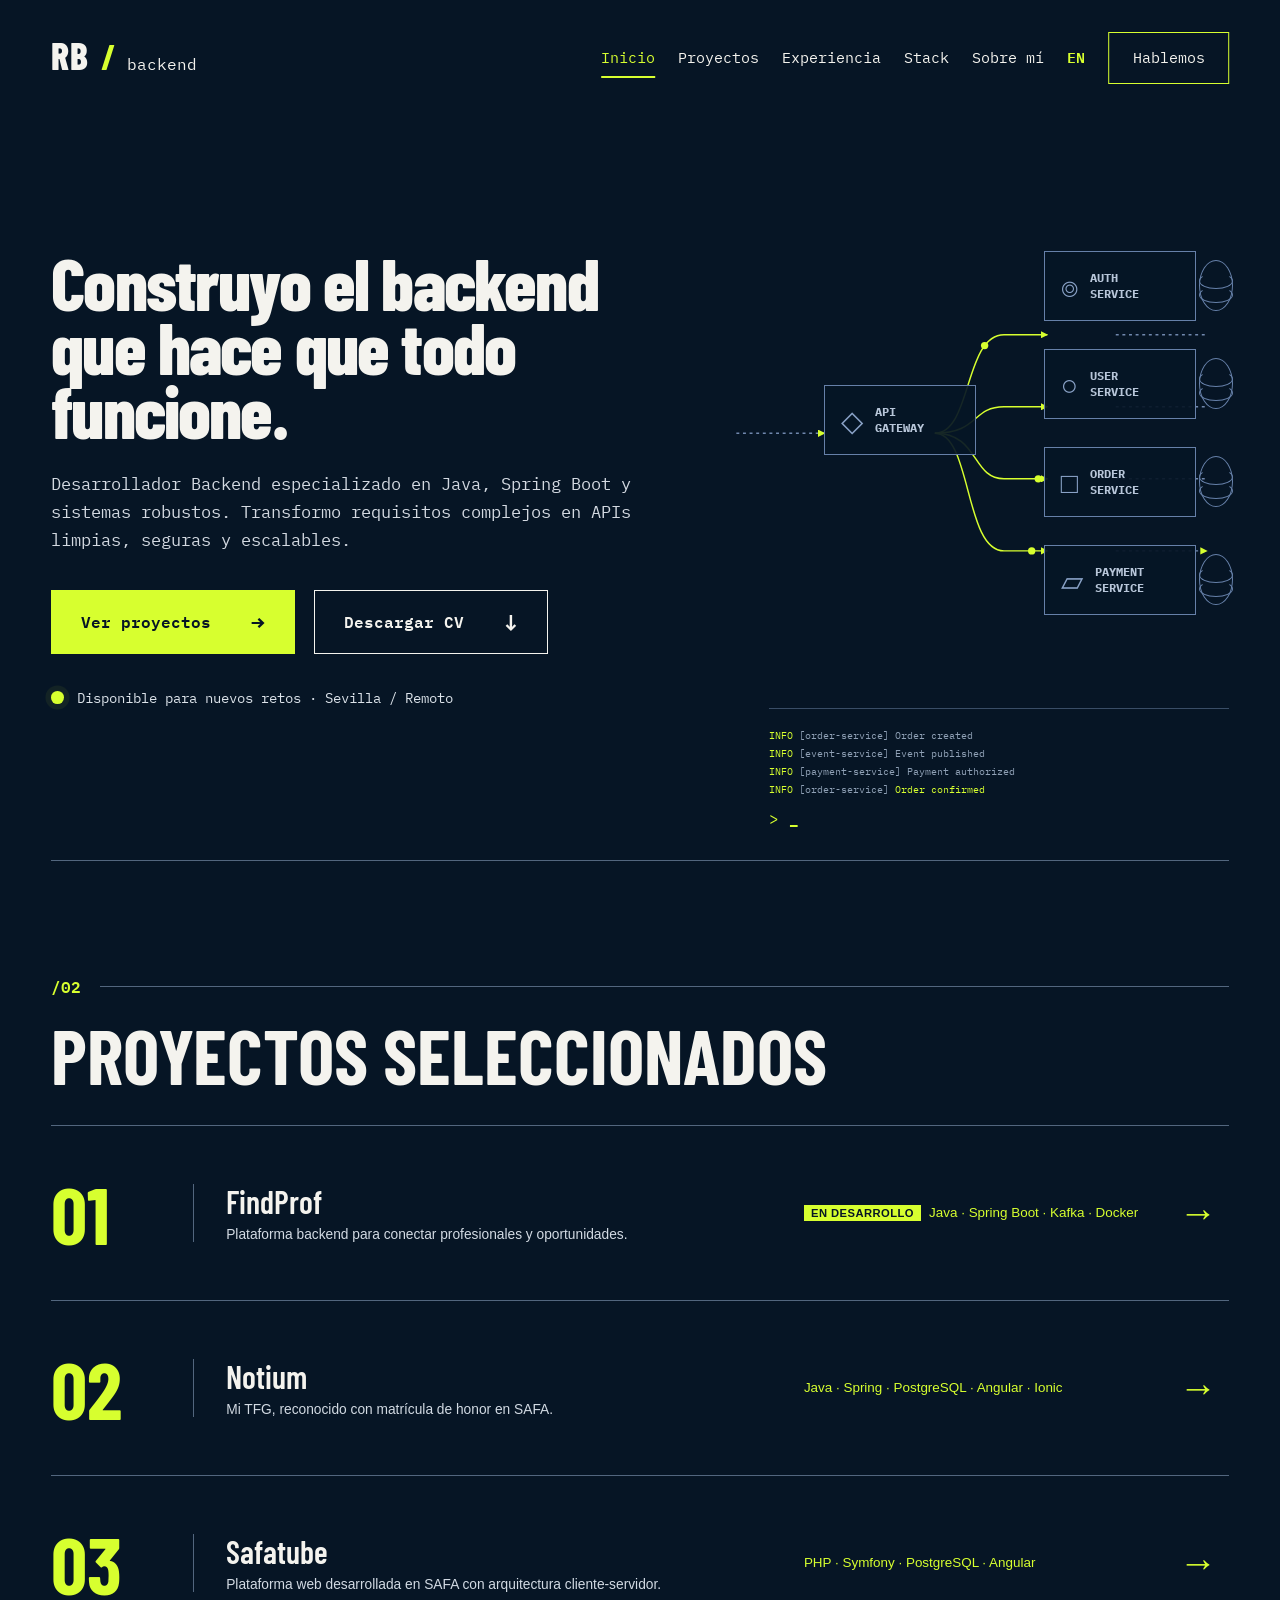
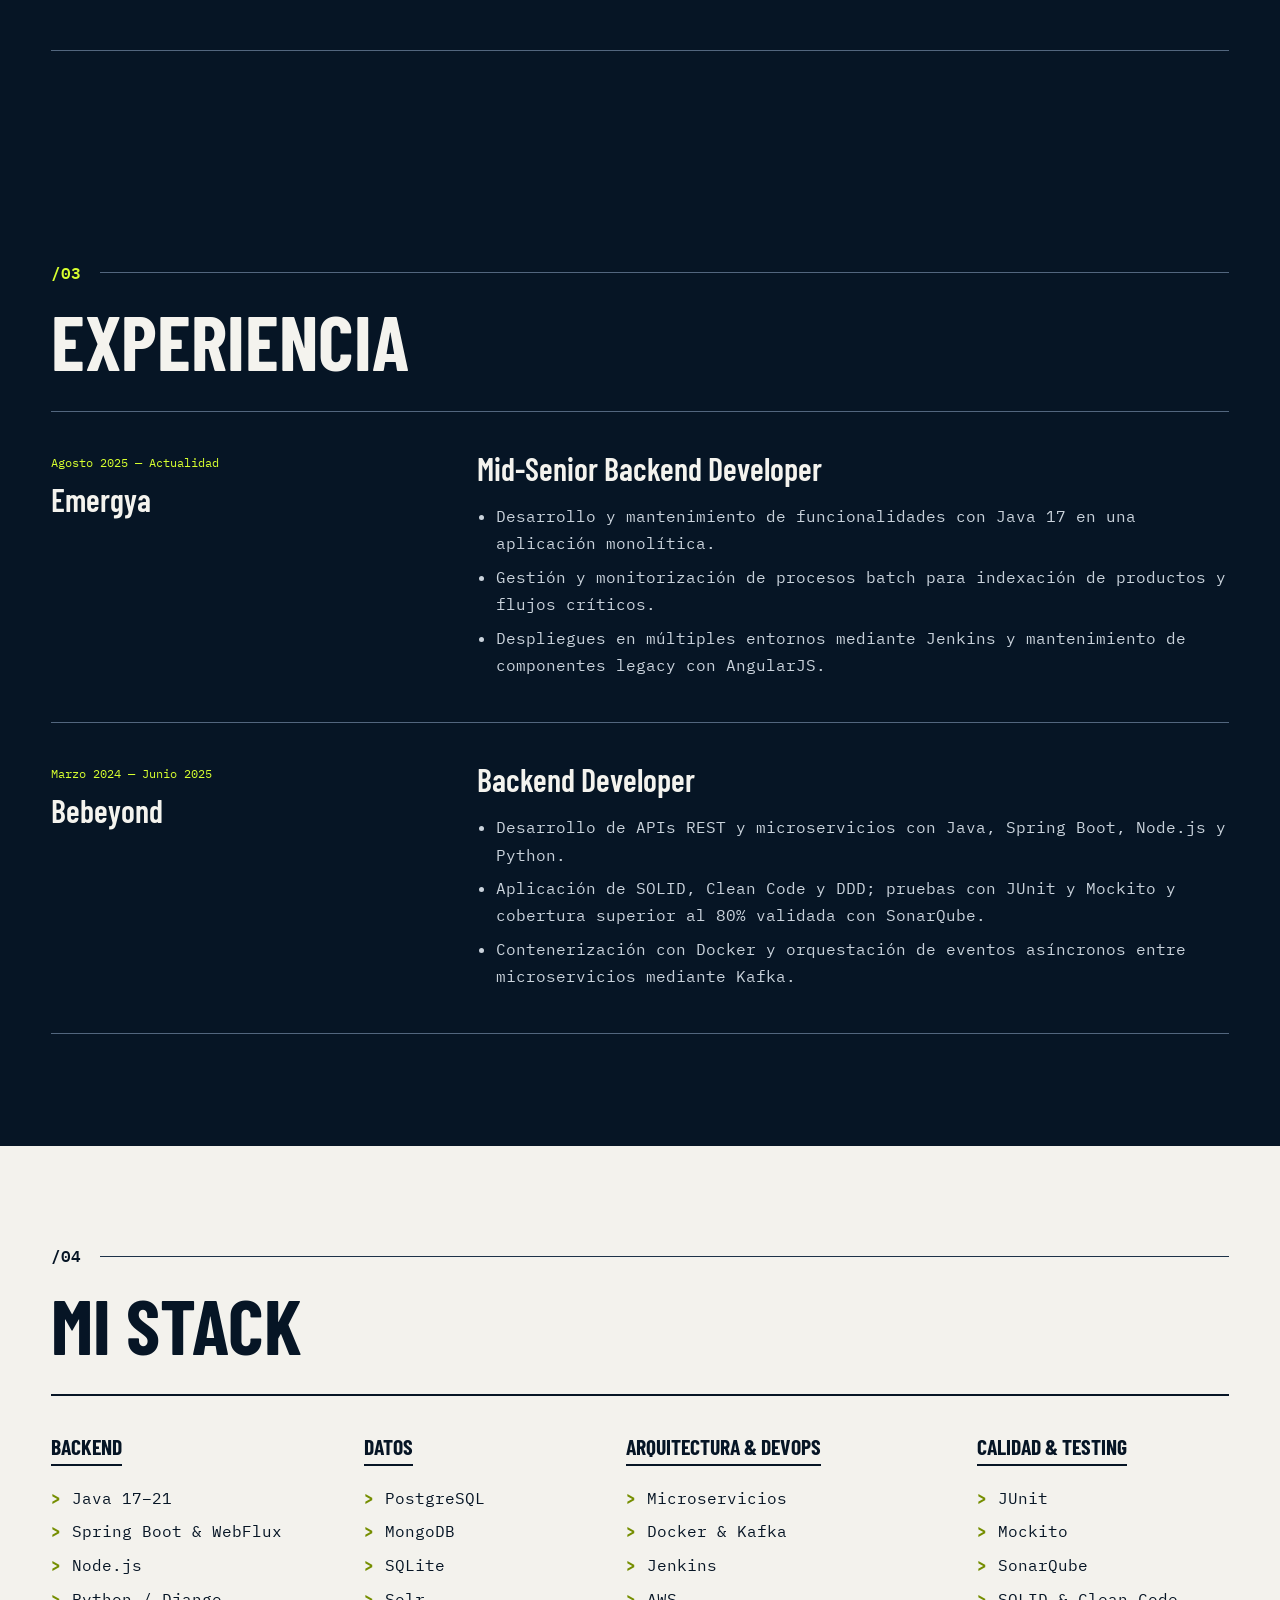
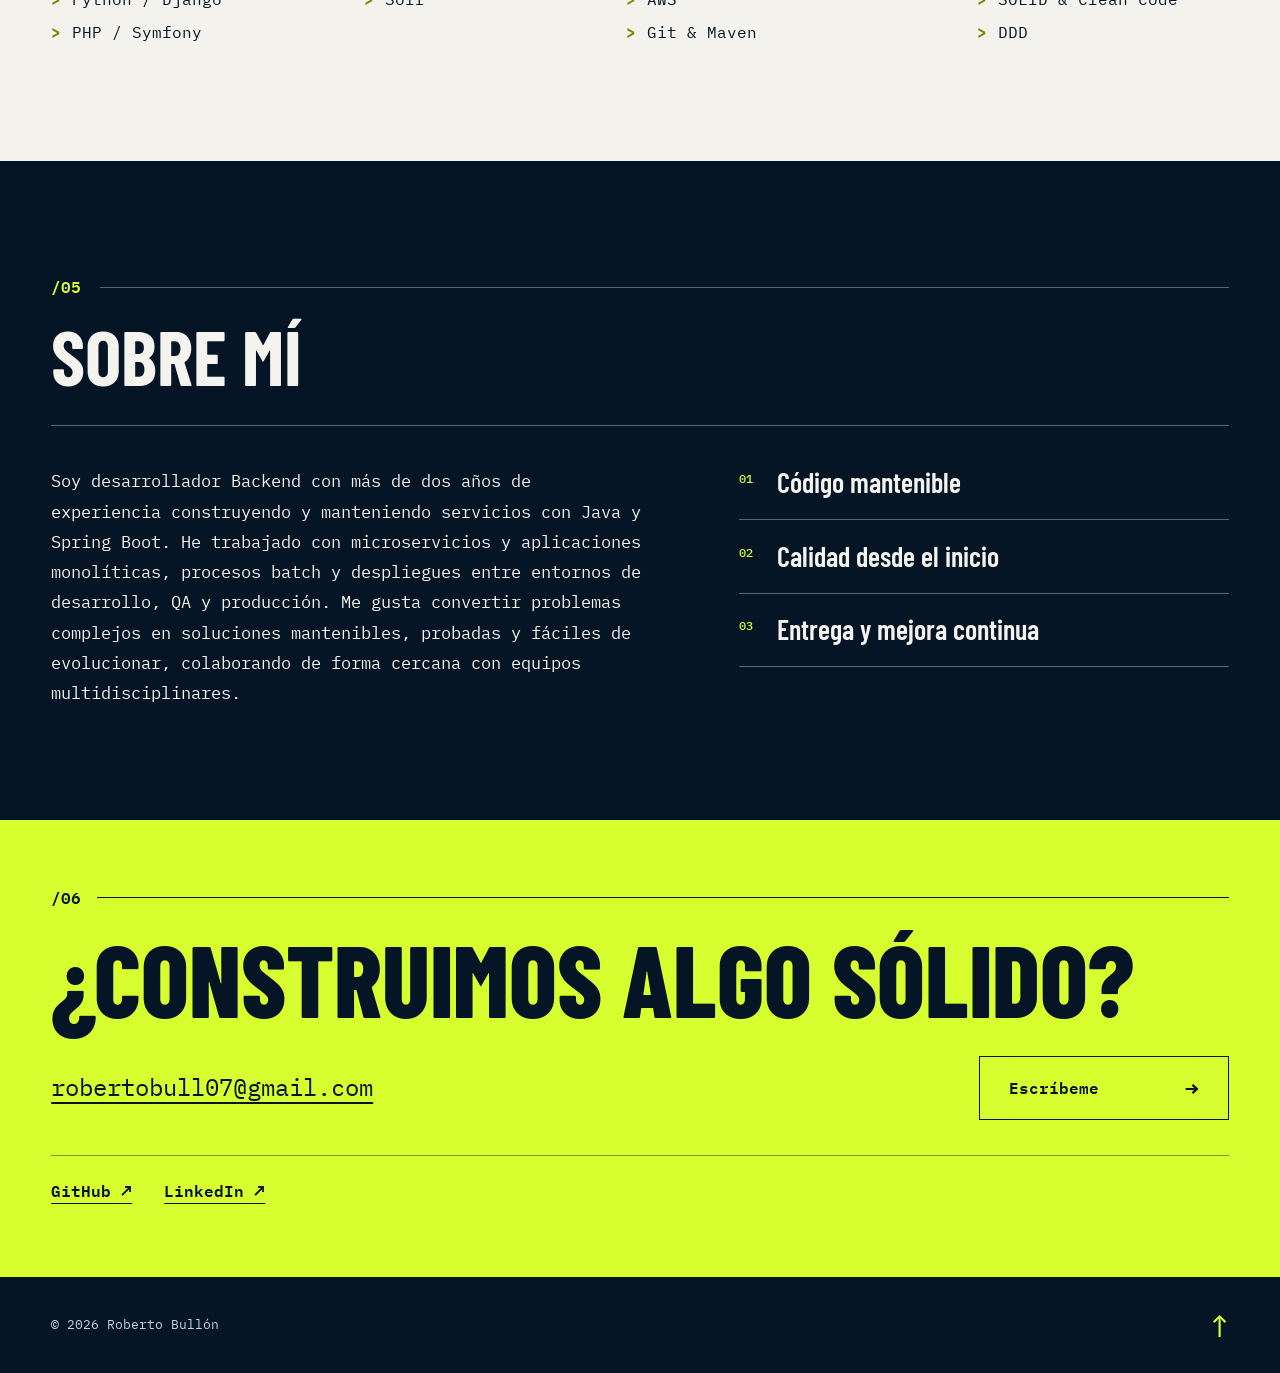
==== index.html @ 3e00a5b2 "Initial commit" ====
<!doctype html>
<html lang="es">
  <head>
    <meta charset="UTF-8" />
    <meta name="viewport" content="width=device-width, initial-scale=1.0" />
    <meta
      name="description"
      content="Portfolio de Roberto Bullón Pérez, desarrollador Backend especializado en Java y Spring Boot."
    />
    <meta name="theme-color" content="#061525" />
    <meta name="robots" content="index, follow" />
    <meta property="og:title" content="Roberto Bullón — Java Backend Developer" />
    <meta property="og:description" content="Portfolio de Roberto Bullón: Java, Spring Boot, microservicios y sistemas backend escalables." />
    <meta property="og:type" content="website" />
    <meta property="og:locale" content="es_ES" />
    <meta property="og:locale:alternate" content="en_GB" />
    <meta property="og:site_name" content="Roberto Bullón — Backend Developer" />
    <meta name="twitter:card" content="summary" />
    <meta name="twitter:title" content="Roberto Bullón — Java Backend Developer" />
    <meta name="twitter:description" content="Java, Spring Boot, microservicios y sistemas backend escalables." />
    <title>Roberto Bullón — Java Backend Developer</title>
    <link rel="alternate" hreflang="es" href="index.html" />
    <link rel="alternate" hreflang="en" href="en/index.html" />
    <link rel="alternate" hreflang="x-default" href="index.html" />
    <link rel="preconnect" href="https://fonts.googleapis.com" />
    <link rel="preconnect" href="https://fonts.gstatic.com" crossorigin />
    <link
      href="https://fonts.googleapis.com/css2?family=Barlow+Condensed:wght@600;700;800&family=IBM+Plex+Mono:wght@400;500;600&display=swap"
      rel="stylesheet"
    />
    <link rel="stylesheet" href="styles.css" />
    <script src="script.js" defer></script>
  </head>
  <body>
    <a class="skip-link" href="#contenido">Saltar al contenido</a>

    <header class="site-header">
      <a class="brand" href="#inicio" aria-label="Volver al inicio">
        <span>RB</span><i>/</i><small>backend</small>
      </a>
      <button
        class="menu-toggle"
        type="button"
        aria-label="Abrir menú"
        aria-controls="main-nav"
        aria-expanded="false"
      >
        <span></span><span></span>
      </button>
      <nav class="main-nav" id="main-nav" aria-label="Navegación principal">
        <a class="active" href="#inicio">Inicio</a>
        <a href="#proyectos">Proyectos</a>
        <a href="#experiencia">Experiencia</a>
        <a href="#stack">Stack</a>
        <a href="#sobre-mi">Sobre mí</a>
        <a class="language-switch" href="en/index.html" lang="en" hreflang="en" aria-label="View portfolio in English">EN</a>
        <a class="nav-cta" href="#contacto">Hablemos</a>
      </nav>
    </header>

    <main id="contenido">
      <section
        class="hero section-shell"
        id="inicio"
        aria-labelledby="hero-title"
      >
        <div class="hero-copy reveal">
          <h1 id="hero-title">
            <span>Construyo el backend</span><span>que hace que todo</span
            ><span>funcione.</span>
          </h1>
          <p>
            Desarrollador Backend especializado en Java, Spring Boot y sistemas
            robustos. Transformo requisitos complejos en APIs limpias, seguras y
            escalables.
          </p>
          <div class="hero-actions">
            <a class="button button-primary" href="#proyectos"
              >Ver proyectos <span aria-hidden="true">→</span></a
            >
            <a
              class="button button-secondary"
              id="download-cv"
              href="CV-Roberto-Bullon-Perez.pdf"
              download="CV-Roberto-Bullon-Perez.pdf"
              >Descargar CV <span aria-hidden="true">↓</span></a
            >
          </div>
          <p class="availability">
            <span aria-hidden="true"></span>Disponible para nuevos retos ·
            Sevilla / Remoto
          </p>
        </div>

        <div
          class="system-map reveal"
          aria-label="Diagrama animado de una arquitectura de microservicios"
        >
          <svg
            class="connections"
            viewBox="0 0 680 520"
            role="img"
            aria-labelledby="map-title map-desc"
          >
            <title id="map-title">Arquitectura de servicios</title>
            <desc id="map-desc">
              Un API Gateway conecta servicios de autenticación, usuarios,
              pedidos y pagos.
            </desc>
            <defs>
              <marker
                id="arrow"
                viewBox="0 0 10 10"
                refX="9"
                refY="5"
                markerWidth="5"
                markerHeight="5"
                orient="auto-start-reverse"
              >
                <path d="M0 0 10 5 0 10z" fill="currentColor"></path>
              </marker>
            </defs>
            <path class="line line-muted" d="M10 210H130"></path>
            <path
              class="line line-accent"
              d="M280 210C330 210 320 76 374 76H433"
            ></path>
            <path
              class="line line-accent"
              d="M280 210C340 210 330 174 374 174H433"
            ></path>
            <path
              class="line line-accent"
              d="M280 210C340 210 330 272 374 272H433"
            ></path>
            <path
              class="line line-accent"
              d="M280 210C330 210 320 370 374 370H433"
            ></path>
            <path
              class="line line-muted"
              d="M526 76H650M526 174H650M526 272H650M526 370H650"
            ></path>
            <circle class="packet" r="5">
              <animateMotion
                dur="3.4s"
                repeatCount="indefinite"
                path="M280 210C330 210 320 76 374 76H433"
              ></animateMotion>
            </circle>
            <circle class="packet" r="5">
              <animateMotion
                dur="3.1s"
                begin="-.8s"
                repeatCount="indefinite"
                path="M280 210C340 210 330 272 374 272H433"
              ></animateMotion>
            </circle>
            <circle class="packet" r="5">
              <animateMotion
                dur="3.8s"
                begin="-1.4s"
                repeatCount="indefinite"
                path="M280 210C330 210 320 370 374 370H433"
              ></animateMotion>
            </circle>
          </svg>
          <div class="service gateway">
            <span>◇</span><b>API<br />GATEWAY</b>
          </div>
          <div class="service service-auth">
            <span>⌾</span><b>AUTH<br />SERVICE</b>
          </div>
          <div class="service service-user">
            <span>○</span><b>USER<br />SERVICE</b>
          </div>
          <div class="service service-order">
            <span>□</span><b>ORDER<br />SERVICE</b>
          </div>
          <div class="service service-payment">
            <span>▱</span><b>PAYMENT<br />SERVICE</b>
          </div>
          <div class="db db-1" aria-hidden="true"></div>
          <div class="db db-2" aria-hidden="true"></div>
          <div class="db db-3" aria-hidden="true"></div>
          <div class="db db-4" aria-hidden="true"></div>
          <div class="terminal" aria-hidden="true">
            <p><i>INFO</i> [order-service] Order created</p>
            <p><i>INFO</i> [event-service] Event published</p>
            <p><i>INFO</i> [payment-service] Payment authorized</p>
            <p><i>INFO</i> [order-service] <em>Order confirmed</em></p>
            <span>&gt; <b>_</b></span>
          </div>
        </div>
      </section>

      <section
        class="projects section-shell"
        id="proyectos"
        aria-labelledby="projects-title"
      >
        <div class="section-heading reveal">
          <span>/02</span>
          <h2 id="projects-title">Proyectos seleccionados</h2>
        </div>
        <div class="project-list">
          <article class="project reveal">
            <button class="project-summary" type="button" aria-expanded="false">
              <span class="project-index">01</span>
              <span class="project-intro"
                ><strong>FindProf</strong
                ><small
                  >Plataforma backend para conectar profesionales y
                  oportunidades.</small
                ></span
              >
              <span class="project-tech"
                ><b class="project-status">En desarrollo</b>Java · Spring Boot ·
                Kafka · Docker</span
              >
              <span class="project-arrow" aria-hidden="true">→</span>
            </button>
            <div class="project-detail">
              <p>
                Producto en desarrollo centrado en una arquitectura backend
                modular, escalable y preparada para evolucionar por servicios.
              </p>
            </div>
          </article>
          <article class="project reveal">
            <button class="project-summary" type="button" aria-expanded="false">
              <span class="project-index">02</span>
              <span class="project-intro"
                ><strong>Notium</strong
                ><small
                  >Mi TFG, reconocido con matrícula de honor en SAFA.</small
                ></span
              >
              <span class="project-tech"
                >Java · Spring · PostgreSQL · Angular · Ionic</span
              >
              <span class="project-arrow" aria-hidden="true">→</span>
            </button>
            <div class="project-detail">
              <p>
                Aplicación full stack desarrollada como proyecto final, con dos
                repositorios independientes que trabajan como un único producto.
              </p>
              <div class="repo-split" aria-label="Repositorios de Notium">
                <a href="https://github.com/sgero/NotiumFrontend" target="_blank" rel="noreferrer"><b>Frontend</b><small>Angular · Ionic</small><em aria-hidden="true">↗</em></a>
                <a href="https://github.com/sgero/NotiumBackend" target="_blank" rel="noreferrer"><b>Backend</b><small>Java · Spring · PostgreSQL</small><em aria-hidden="true">↗</em></a>
              </div>
            </div>
          </article>
          <article class="project reveal">
            <button class="project-summary" type="button" aria-expanded="false">
              <span class="project-index">03</span>
              <span class="project-intro"
                ><strong>Safatube</strong
                ><small
                  >Plataforma web desarrollada en SAFA con arquitectura
                  cliente-servidor.</small
                ></span
              >
              <span class="project-tech"
                >PHP · Symfony · PostgreSQL · Angular</span
              >
              <span class="project-arrow" aria-hidden="true">→</span>
            </button>
            <div class="project-detail">
              <p>
                Proyecto académico dividido en dos repositorios para separar la
                interfaz web de la API y la persistencia.
              </p>
              <div class="repo-split" aria-label="Repositorios de Safatube">
                <a href="https://github.com/sgero/SafaTubeFront" target="_blank" rel="noreferrer"><b>Frontend</b><small>Angular</small><em aria-hidden="true">↗</em></a>
                <a href="https://github.com/sgero/SafaTube" target="_blank" rel="noreferrer"><b>Backend</b><small>PHP · Symfony · PostgreSQL</small><em aria-hidden="true">↗</em></a>
              </div>
            </div>
          </article>
        </div>
      </section>

      <section class="experience section-shell" id="experiencia" aria-labelledby="experience-title">
        <div class="section-heading reveal">
          <span>/03</span>
          <h2 id="experience-title">Experiencia</h2>
        </div>
        <div class="experience-list">
          <article class="experience-role reveal">
            <div class="experience-meta">
              <span>Agosto 2025 — Actualidad</span>
              <strong>Emergya</strong>
            </div>
            <div class="experience-content">
              <h3>Mid-Senior Backend Developer</h3>
              <ul>
                <li>Desarrollo y mantenimiento de funcionalidades con Java 17 en una aplicación monolítica.</li>
                <li>Gestión y monitorización de procesos batch para indexación de productos y flujos críticos.</li>
                <li>Despliegues en múltiples entornos mediante Jenkins y mantenimiento de componentes legacy con AngularJS.</li>
              </ul>
            </div>
          </article>
          <article class="experience-role reveal">
            <div class="experience-meta">
              <span>Marzo 2024 — Junio 2025</span>
              <strong>Bebeyond</strong>
            </div>
            <div class="experience-content">
              <h3>Backend Developer</h3>
              <ul>
                <li>Desarrollo de APIs REST y microservicios con Java, Spring Boot, Node.js y Python.</li>
                <li>Aplicación de SOLID, Clean Code y DDD; pruebas con JUnit y Mockito y cobertura superior al 80% validada con SonarQube.</li>
                <li>Contenerización con Docker y orquestación de eventos asíncronos entre microservicios mediante Kafka.</li>
              </ul>
            </div>
          </article>
        </div>
      </section>

      <section class="stack" id="stack" aria-labelledby="stack-title">
        <div class="section-shell">
          <div class="section-heading section-heading-dark reveal">
            <span>/04</span>
            <h2 id="stack-title">Mi stack</h2>
          </div>
          <div class="stack-grid reveal">
            <div>
              <h3>Backend</h3>
              <ul>
                <li>Java 17–21</li>
                <li>Spring Boot &amp; WebFlux</li>
                <li>Node.js</li>
                <li>Python / Django</li>
                <li>PHP / Symfony</li>
              </ul>
            </div>
            <div>
              <h3>Datos</h3>
              <ul>
                <li>PostgreSQL</li>
                <li>MongoDB</li>
                <li>SQLite</li>
                <li>Solr</li>
              </ul>
            </div>
            <div>
              <h3>Arquitectura &amp; DevOps</h3>
              <ul>
                <li>Microservicios</li>
                <li>Docker &amp; Kafka</li>
                <li>Jenkins</li>
                <li>AWS</li>
                <li>Git &amp; Maven</li>
              </ul>
            </div>
            <div>
              <h3>Calidad &amp; Testing</h3>
              <ul>
                <li>JUnit</li>
                <li>Mockito</li>
                <li>SonarQube</li>
                <li>SOLID &amp; Clean Code</li>
                <li>DDD</li>
              </ul>
            </div>
          </div>
        </div>
      </section>

      <section
        class="about section-shell"
        id="sobre-mi"
        aria-labelledby="about-title"
      >
        <div class="section-heading reveal">
          <span>/05</span>
          <h2 id="about-title">Sobre mí</h2>
        </div>
        <div class="about-grid">
          <p class="about-copy reveal">
            Soy desarrollador Backend con más de dos años de experiencia
            construyendo y manteniendo servicios con Java y Spring Boot. He
            trabajado con microservicios y aplicaciones monolíticas, procesos
            batch y despliegues entre entornos de desarrollo, QA y producción.
            Me gusta convertir problemas complejos en soluciones mantenibles,
            probadas y fáciles de evolucionar, colaborando de forma cercana con
            equipos multidisciplinares.
          </p>
          <ul class="principles reveal">
            <li><span>01</span> Código mantenible</li>
            <li><span>02</span> Calidad desde el inicio</li>
            <li><span>03</span> Entrega y mejora continua</li>
          </ul>
        </div>
      </section>

      <section class="contact" id="contacto" aria-labelledby="contact-title">
        <div class="section-shell contact-inner reveal">
          <span class="contact-index">/06</span>
          <h2 id="contact-title">¿Construimos algo sólido?</h2>
          <div class="contact-row">
            <a class="email" href="mailto:robertobull07@gmail.com"
              >robertobull07@gmail.com</a
            >
            <a
              class="button contact-button"
              href="mailto:robertobull07@gmail.com?subject=Hablemos%20de%20un%20proyecto"
              >Escríbeme <span aria-hidden="true">→</span></a
            >
          </div>
          <div class="social-links" aria-label="Perfiles profesionales">
            <a href="https://github.com/rbullonp" target="_blank" rel="noreferrer">GitHub <span aria-hidden="true">↗</span></a>
            <a href="https://www.linkedin.com/in/roberto-bullon-perez/" target="_blank" rel="noreferrer">LinkedIn <span aria-hidden="true">↗</span></a>
          </div>
        </div>
      </section>
    </main>

    <footer class="site-footer section-shell">
      <p>© 2026 Roberto Bullón</p>
      <a href="#inicio" aria-label="Volver arriba">↑</a>
    </footer>
  </body>
</html>
---- styles.css ----
:root{--ink:#061525;--deep:#03101d;--paper:#f3f2ed;--text:#f4f3ee;--muted:#9aabc0;--rule:#52667e;--lime:#d7ff2f;--lime-dark:#758e00;--heading:"Barlow Condensed","Arial Narrow",sans-serif;--mono:"IBM Plex Mono","Courier New",monospace;--shell:min(1400px,calc(100% - 8vw))}
*{box-sizing:border-box}html{max-width:100%;overflow-x:clip;scroll-behavior:smooth}body{margin:0;color:var(--text);background:var(--ink);font:16px/1.7 var(--mono);overflow-x:hidden}::selection{color:var(--ink);background:var(--lime)}a{color:inherit}.section-shell{width:var(--shell);margin-inline:auto}.skip-link{position:fixed;z-index:100;top:1rem;left:1rem;padding:.7rem 1rem;color:var(--ink);background:var(--lime);transform:translateY(-200%)}.skip-link:focus{transform:none}
.site-header{position:absolute;z-index:20;top:0;left:50%;width:var(--shell);height:116px;display:flex;align-items:center;justify-content:space-between;transform:translateX(-50%)}.brand{display:inline-flex;gap:.7rem;align-items:baseline;text-decoration:none}.brand span{font:800 2.35rem/1 var(--heading);letter-spacing:.03em}.brand i{color:var(--lime);font:700 2.2rem/1 var(--heading)}.brand small{font-size:1rem}.main-nav{display:flex;align-items:center;gap:clamp(1.6rem,3vw,3.5rem)}.main-nav a{position:relative;font-size:.92rem;text-decoration:none}.main-nav a:not(.nav-cta)::after{position:absolute;content:"";left:0;right:100%;bottom:-.45rem;height:2px;background:var(--lime);transition:right .25s}.main-nav a:hover::after,.main-nav a.active::after{right:0}.main-nav a.active{color:var(--lime)}.nav-cta{padding:.75rem 1.45rem;border:1px solid var(--lime);transition:.25s}.nav-cta:hover{color:var(--ink);background:var(--lime)}.menu-toggle{display:none;color:var(--text);border:0;background:none}
.hero{min-height:860px;padding-top:180px;display:grid;grid-template-columns:minmax(0,1fr) minmax(500px,.72fr);gap:clamp(2rem,3.5vw,3.5rem);align-items:center}.hero-copy{padding-bottom:5rem}.hero h1{max-width:750px;margin:0 0 1.7rem;font:800 clamp(4.2rem,5.7vw,6.8rem)/.88 var(--heading);letter-spacing:-.025em}.hero h1 span{display:block;white-space:nowrap}.hero-copy>p:not(.availability){max-width:720px;color:#d3d9e1;font-size:clamp(.98rem,1.3vw,1.22rem)}.hero-actions{display:flex;gap:1.2rem;margin-top:2.2rem}.button{min-height:64px;padding:0 1.8rem;display:inline-flex;align-items:center;justify-content:space-between;gap:2.5rem;border:1px solid currentColor;border-radius:0;font-weight:600;text-decoration:none;cursor:pointer;transition:transform .2s,color .2s,background .2s}.button:hover{transform:translateY(-3px)}.button-primary{color:var(--ink);border-color:var(--lime);background:var(--lime)}.button-secondary{color:var(--text);background:transparent}.button-secondary:hover{color:var(--ink);background:var(--text)}.button span{font-size:1.45rem}.availability{display:flex;gap:.8rem;align-items:center;margin:2rem 0 0;color:#dce3ea;font-size:.9rem}.availability span{width:.8rem;height:.8rem;border-radius:50%;background:var(--lime);box-shadow:0 0 0 .35rem rgb(215 255 47/.06)}
.system-map{position:relative;min-height:620px}.connections{position:absolute;inset:0;width:100%;height:520px;color:var(--lime);overflow:visible}.line{fill:none;stroke-width:2;marker-end:url(#arrow)}.line-accent{stroke:var(--lime)}.line-muted{stroke:#7088ae;stroke-dasharray:4 5}.packet{fill:var(--lime)}.service{position:absolute;width:152px;height:70px;display:flex;align-items:center;gap:.75rem;padding:.8rem 1rem;color:#b8c6d9;border:1px solid #6680a9;background:rgb(6 21 37/.92);font-size:.72rem;line-height:1.4}.service span{color:#8aa2c7;font-size:1.8rem}.gateway{top:175px;left:19%}.service-auth{top:41px;left:63%}.service-user{top:139px;left:63%}.service-order{top:237px;left:63%}.service-payment{top:335px;left:63%}.db{position:absolute;left:94%;width:34px;height:51px;border:1px solid #6680a9;border-radius:50%}.db:before,.db:after{position:absolute;content:"";left:-1px;width:32px;height:14px;border:1px solid #6680a9;border-radius:50%}.db:before{top:12px;border-top-color:transparent}.db:after{top:26px;border-top-color:transparent}.db-1{top:50px}.db-2{top:148px}.db-3{top:246px}.db-4{top:344px}.terminal{position:absolute;right:0;bottom:0;width:92%;padding-top:1rem;color:#8fa0b5;border-top:1px solid #394d66;font-size:clamp(.55rem,.75vw,.72rem);line-height:1.45}.terminal p{margin:.25rem 0;white-space:nowrap}.terminal i,.terminal em,.terminal>span{color:var(--lime);font-style:normal}.terminal>span{display:block;margin-top:.65rem;font-size:1rem}.terminal b{animation:blink 1s steps(2) infinite}@keyframes blink{50%{opacity:0}}
.projects{padding:7rem 0 6rem;border-top:1px solid var(--rule)}.section-heading{margin-bottom:2rem}.section-heading>span,.contact-index{color:var(--lime);font-weight:600}.section-heading>span{display:flex;align-items:center;gap:1.2rem}.section-heading>span:after{content:"";height:1px;flex:1;background:var(--rule)}.section-heading h2{margin:1rem 0 0;font:700 clamp(3.7rem,6vw,6rem)/1 var(--heading);text-transform:uppercase}.project{border-top:1px solid var(--rule)}.project:last-child{border-bottom:1px solid var(--rule)}.project-summary{width:100%;min-height:174px;padding:1.6rem 0;display:grid;grid-template-columns:110px minmax(260px,1.35fr) minmax(230px,.8fr) 50px;gap:2rem;align-items:center;color:var(--text);border:0;text-align:left;background:transparent;cursor:pointer}.project-index{color:var(--lime);font:700 5rem/1 var(--heading);transition:transform .25s}.project-intro{padding-left:2rem;display:flex;flex-direction:column;gap:.45rem;border-left:1px solid var(--rule)}.project-intro strong{font:600 2rem/1.1 var(--heading)}.project-intro small{max-width:540px;color:#d2dae3;font-size:.86rem}.project-tech{display:flex;flex-wrap:wrap;gap:.5rem;color:var(--lime);font-size:.84rem}.project-status{width:max-content;padding:.12rem .45rem;color:var(--ink);background:var(--lime);font-size:.7rem;text-transform:uppercase;letter-spacing:.04em}.project-arrow{color:var(--lime);font-size:2.4rem;transition:transform .3s}.project-summary:hover .project-index,.project-summary:hover .project-arrow{transform:translateX(.4rem)}.project-summary[aria-expanded=true] .project-arrow{transform:rotate(90deg)}.project-detail{max-height:0;overflow:hidden;opacity:0;transition:max-height .4s,opacity .35s,padding .4s}.project-detail p{max-width:840px;margin:0;color:var(--muted)}.repo-split{max-width:840px;margin-top:1rem;display:grid;grid-template-columns:1fr 1fr;border-top:1px solid var(--rule);border-bottom:1px solid var(--rule)}.repo-split>span{padding:.8rem 1rem;display:flex;align-items:center;justify-content:space-between;gap:1rem}.repo-split>span:first-child{border-right:1px solid var(--rule)}.repo-split b{color:var(--lime);font-size:.75rem;text-transform:uppercase}.repo-split small{color:var(--text);font-size:.76rem}.project.open .project-detail{max-height:260px;padding:.25rem 0 2.2rem 142px;opacity:1}
.stack{color:var(--ink);background:var(--paper)}.stack .section-shell{padding-block:6rem 7rem}.section-heading-dark>span{color:var(--ink)}.section-heading-dark>span:after{background:#1d3248}.stack-grid{display:grid;grid-template-columns:1.05fr .85fr 1.2fr 1fr;gap:3rem;border-top:2px solid var(--ink);padding-top:2.5rem}.stack h3{display:inline-block;margin:0 0 1rem;padding-bottom:.35rem;border-bottom:2px solid var(--ink);font:700 1.35rem/1 var(--heading);text-transform:uppercase}.stack ul{margin:0;padding:0;list-style:none}.stack li{padding:.2rem 0}.stack li:before{content:">";margin-right:.7rem;color:var(--lime-dark);font-weight:700}
.about{padding:7rem 0}.about-grid{display:grid;grid-template-columns:1.1fr .9fr;gap:7vw;border-top:1px solid var(--rule);padding-top:2.5rem}.about-copy{max-width:720px;margin:0;font-size:clamp(1.02rem,1.35vw,1.25rem);line-height:1.75}.principles{margin:0;padding:0;list-style:none}.principles li{display:flex;gap:1.5rem;padding:1.2rem 0;border-bottom:1px solid var(--rule);font:600 clamp(1.5rem,2.2vw,2.15rem)/1.2 var(--heading)}.principles li:first-child{padding-top:0}.principles span{color:var(--lime);font:500 .78rem/2 var(--mono)}
.contact{color:var(--ink);background:var(--lime)}.contact-inner{padding-block:4rem 4.5rem}.contact-index{display:flex;align-items:center;gap:1rem;color:var(--ink)}.contact-index:after{content:"";height:1px;flex:1;background:var(--ink)}.contact h2{margin:1.4rem 0 2rem;font:800 clamp(4rem,7.8vw,8.5rem)/.9 var(--heading);text-transform:uppercase}.contact-row{display:flex;align-items:center;justify-content:space-between;gap:2rem}.email{font-size:clamp(1rem,2vw,1.5rem);text-underline-offset:.35rem}.contact-button{min-width:250px;border-color:var(--ink)}.contact-button:hover{color:var(--lime);background:var(--ink)}.site-footer{min-height:96px;display:flex;align-items:center;justify-content:space-between;color:#cad3dc;font-size:.8rem}.site-footer a{color:var(--lime);font-size:2rem;text-decoration:none}.reveal{opacity:0;transform:translateY(28px);transition:opacity .65s,transform .65s}.reveal.visible{opacity:1;transform:none}
.main-nav{gap:clamp(1rem,1.8vw,2.3rem)}.main-nav .language-switch{color:var(--lime);font-weight:600}.repo-split>a{padding:.8rem 1rem;display:grid;grid-template-columns:auto 1fr auto;align-items:center;gap:1rem;color:inherit;text-decoration:none;transition:background .2s,color .2s}.repo-split>a:first-child{border-right:1px solid var(--rule)}.repo-split>a:hover{color:var(--ink);background:var(--lime)}.repo-split>a:hover b,.repo-split>a:hover small{color:var(--ink)}.repo-split a em{font-style:normal;font-size:1.15rem}.experience{padding:7rem 0}.experience-list{border-top:1px solid var(--rule)}.experience-role{padding:2.5rem 0;display:grid;grid-template-columns:minmax(220px,.65fr) 1.35fr;gap:5vw;border-bottom:1px solid var(--rule)}.experience-meta{display:flex;flex-direction:column;gap:.55rem}.experience-meta span{color:var(--lime);font-size:.78rem}.experience-meta strong{font:600 2rem/1.1 var(--heading)}.experience-content h3{margin:0 0 1rem;font:600 clamp(1.8rem,2.5vw,2.5rem)/1 var(--heading)}.experience-content ul{margin:0;padding-left:1.2rem;color:#cad3dc}.experience-content li{padding:.2rem 0}.social-links{margin-top:2.2rem;padding-top:1.2rem;display:flex;gap:2rem;border-top:1px solid rgb(6 21 37/.45)}.social-links a{font-weight:600;text-underline-offset:.35rem}.social-links a:hover{text-decoration-thickness:2px}.social-links span{font-size:1.1rem}
@media(max-width:1100px){.hero{grid-template-columns:1fr;min-height:auto;padding-top:180px}.hero-copy{padding-bottom:0}.system-map{min-height:560px;width:min(740px,100%);margin:0 auto 5rem}.project-summary{grid-template-columns:80px 1.2fr .8fr 34px;gap:1.25rem}.project-index{font-size:4rem}.stack-grid{grid-template-columns:1fr 1fr;gap:3rem}}
@media(max-width:760px){:root{--shell:calc(100% - 2.2rem)}body{font-size:14px}.site-header{height:82px}.brand span{font-size:1.85rem}.brand i{font-size:1.7rem}.brand small{font-size:.8rem}.menu-toggle{z-index:22;width:44px;height:44px;display:grid;place-content:center;gap:7px}.menu-toggle span{width:26px;height:2px;display:block;background:currentColor;transition:.25s}.menu-toggle[aria-expanded=true] span:first-child{transform:translateY(4.5px) rotate(45deg)}.menu-toggle[aria-expanded=true] span:last-child{transform:translateY(-4.5px) rotate(-45deg)}.main-nav{position:fixed;inset:0;padding:7rem 1.5rem 2rem;flex-direction:column;align-items:flex-start;gap:1.2rem;color:var(--text);background:var(--deep);opacity:0;visibility:hidden;pointer-events:none;transform:translateY(-1rem);transition:opacity .25s,transform .35s,visibility .25s}.main-nav.open{opacity:1;visibility:visible;pointer-events:auto;transform:none}.main-nav a{font:700 2.6rem/1.1 var(--heading)}.nav-cta{margin-top:1rem;font-size:1.5rem!important}body.menu-open{overflow:hidden}.hero{padding-top:125px;gap:3rem}.hero h1{font-size:clamp(4rem,19vw,6.5rem)}.hero h1 span{display:inline;white-space:normal}.hero h1 span:not(:last-child):after{content:" "}.hero-actions{flex-direction:column}.button{min-height:58px}.system-map{min-height:470px;width:100%;transform:scale(.8);transform-origin:top left;margin-bottom:-6rem}.projects{padding-block:5rem}.project-summary{min-height:190px;grid-template-columns:58px 1fr 28px;gap:1rem}.project-index{font-size:3.4rem}.project-intro{padding-left:1rem}.project-intro strong{font-size:1.7rem}.project-tech{grid-column:2/4;padding-left:1rem}.project-arrow{grid-column:3;grid-row:1}.project.open .project-detail{max-height:260px;padding:.5rem 0 2rem 74px}.stack-grid{grid-template-columns:1fr}.about{padding-block:5rem}.about-grid{grid-template-columns:1fr;gap:3rem}.contact-row{align-items:stretch;flex-direction:column}.contact-button{min-width:0}.site-footer{min-height:110px;gap:1rem}}
@media(max-width:760px){.project.open .project-detail{max-height:420px}.repo-split{grid-template-columns:1fr}.repo-split>a:first-child{border-right:0;border-bottom:1px solid var(--rule)}.experience{padding-block:5rem}.experience-role{grid-template-columns:1fr;gap:1.5rem}.experience-meta{gap:.25rem}.social-links{flex-wrap:wrap}}
@media(max-width:430px){.system-map{transform:scale(.72);margin-bottom:-9rem}.section-heading h2{font-size:3.5rem}.contact h2{font-size:4.2rem}}
@media(prefers-reduced-motion:reduce){html{scroll-behavior:auto}*,*:before,*:after{animation-duration:.01ms!important;animation-iteration-count:1!important;transition-duration:.01ms!important}.reveal{opacity:1;transform:none}.packet{display:none}}
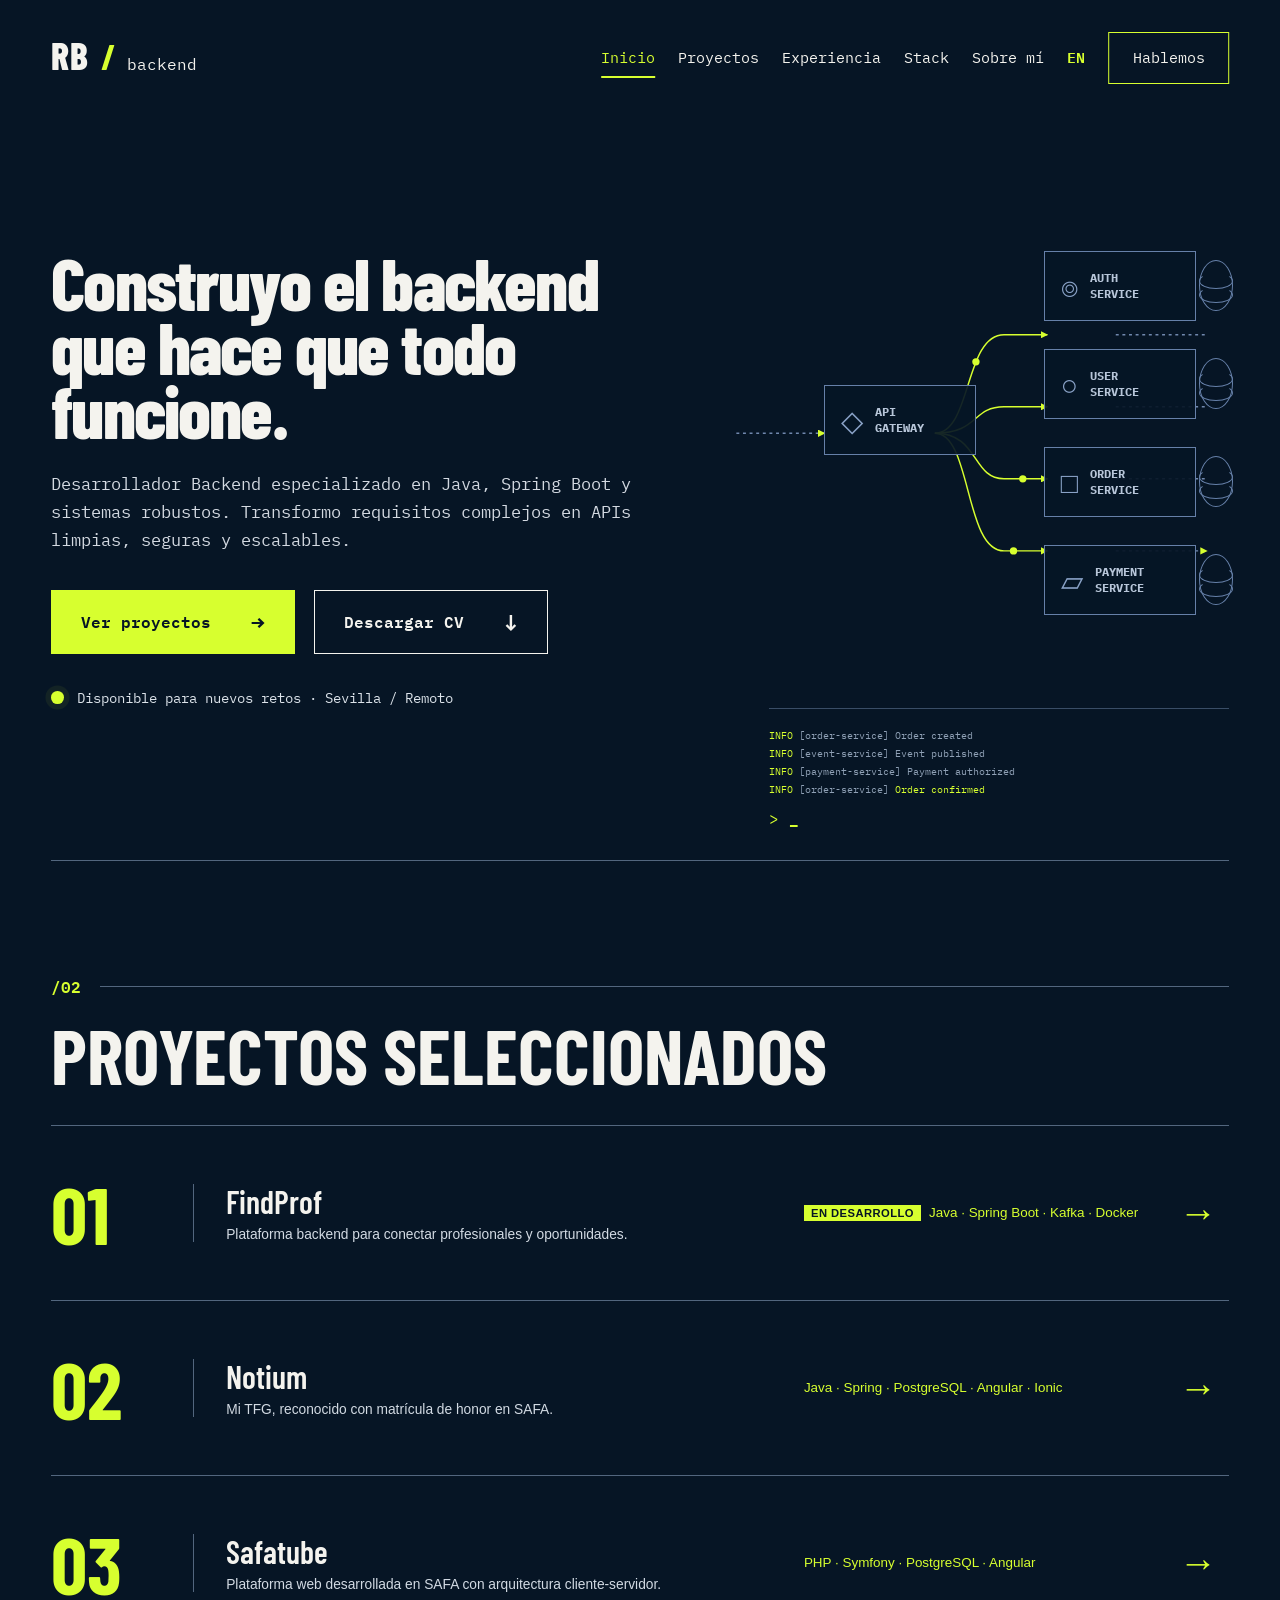
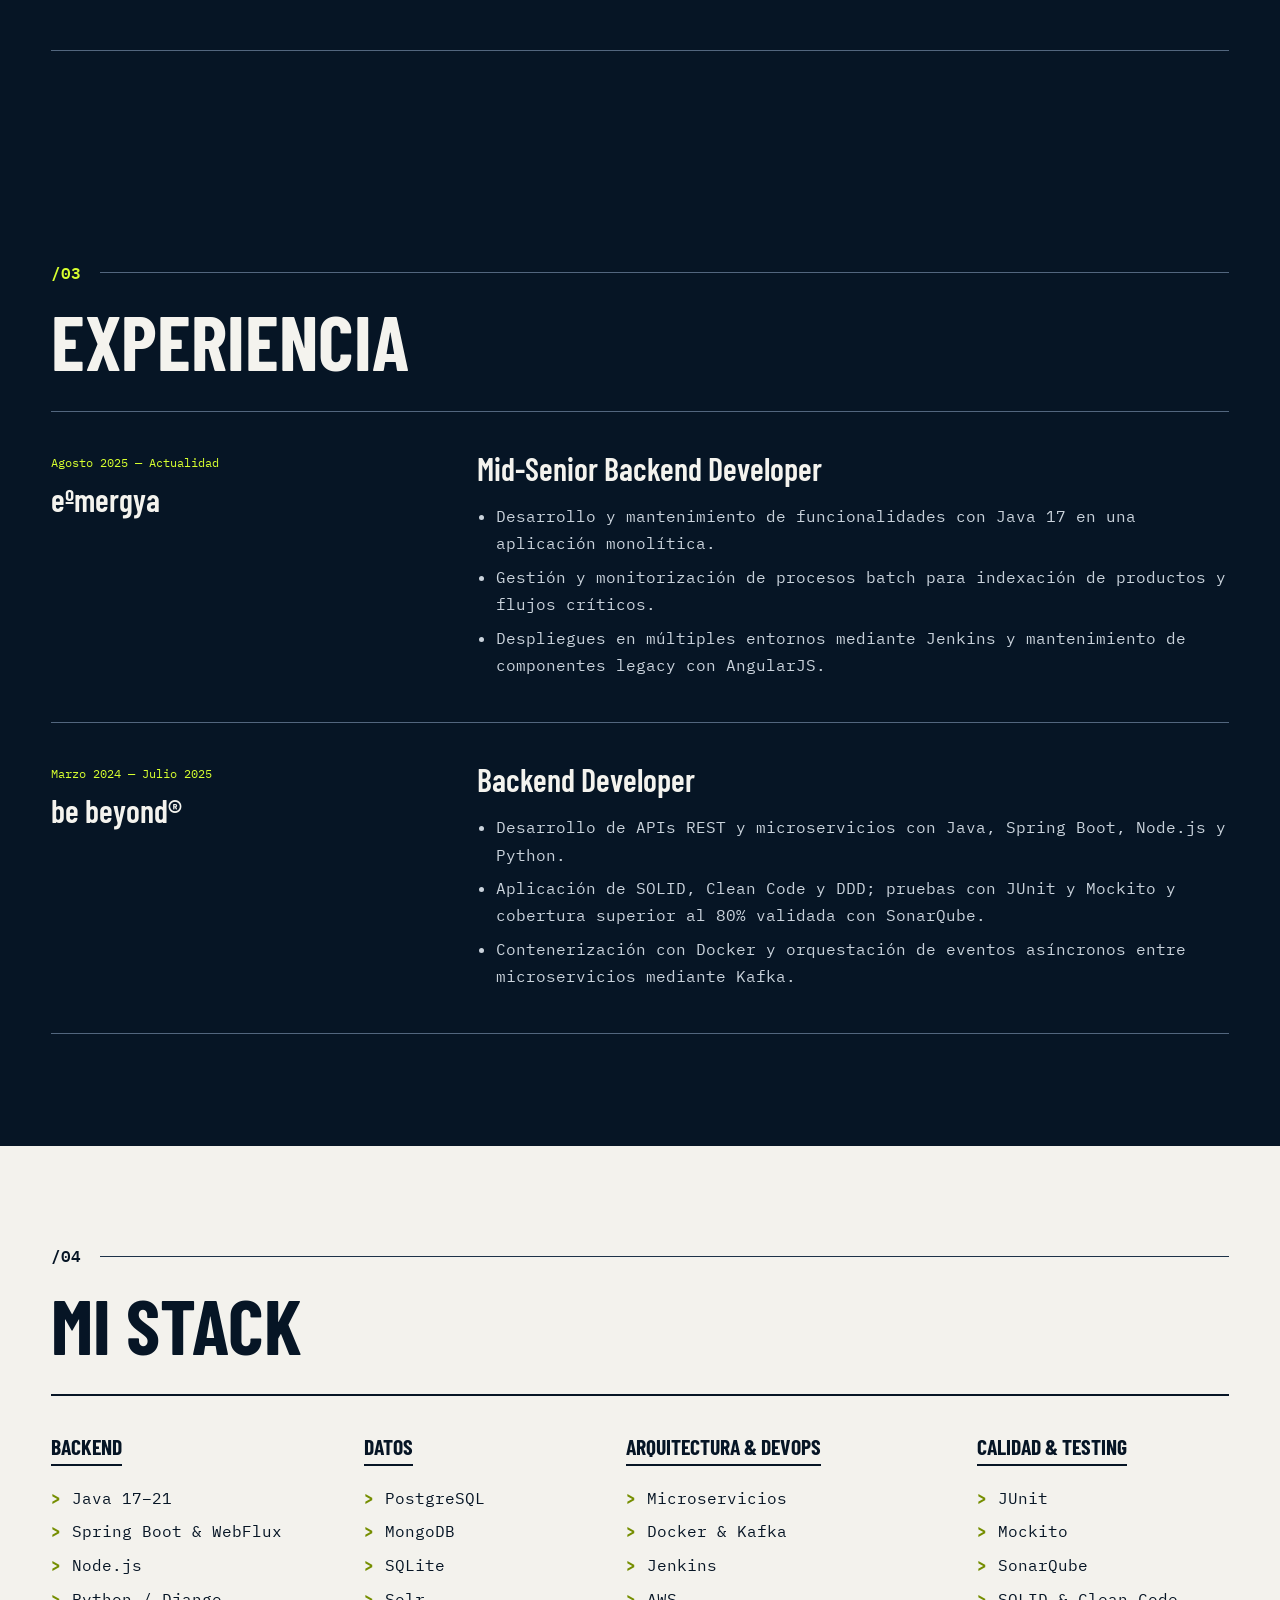
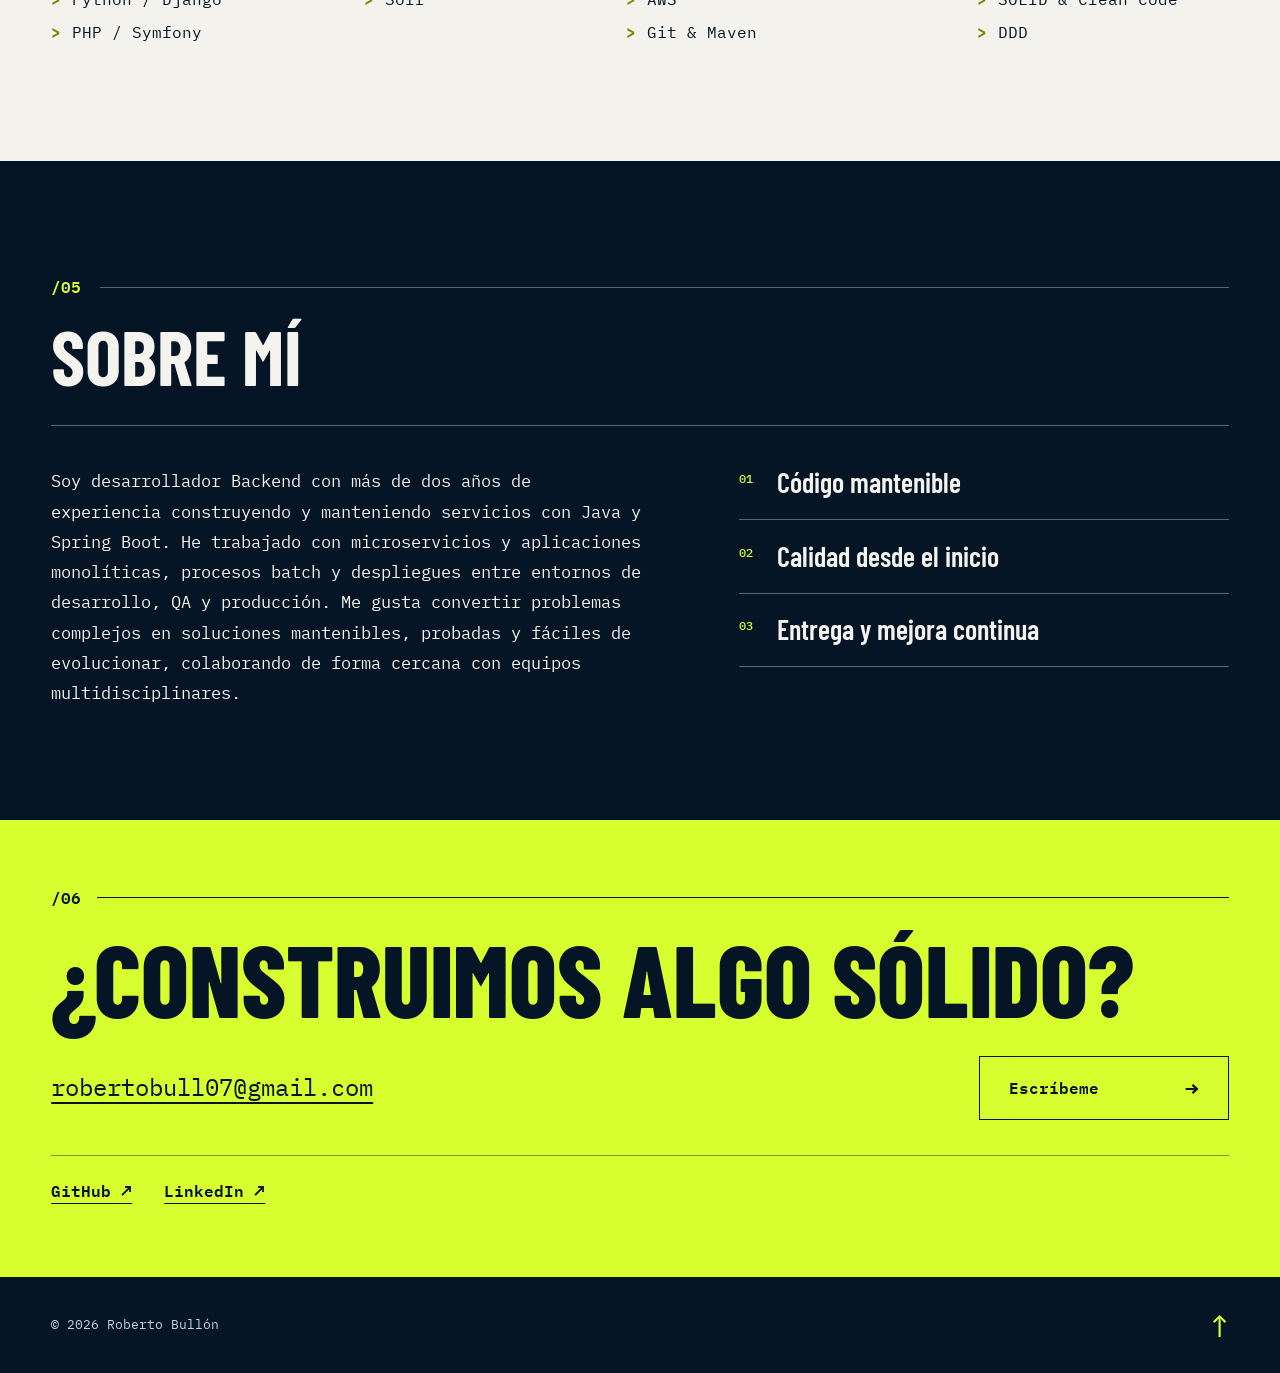
==== commit ec134526: "Update company names in experience section" ====
--- a/index.html
+++ b/index.html
@@ -290,7 +290,7 @@
           <article class="experience-role reveal">
             <div class="experience-meta">
               <span>Agosto 2025 — Actualidad</span>
-              <strong>Emergya</strong>
+              <strong>eºmergya</strong>
             </div>
             <div class="experience-content">
               <h3>Mid-Senior Backend Developer</h3>
@@ -303,8 +303,8 @@
           </article>
           <article class="experience-role reveal">
             <div class="experience-meta">
-              <span>Marzo 2024 — Junio 2025</span>
-              <strong>Bebeyond</strong>
+              <span>Marzo 2024 — Julio 2025</span>
+              <strong>be beyond®</strong>
             </div>
             <div class="experience-content">
               <h3>Backend Developer</h3>
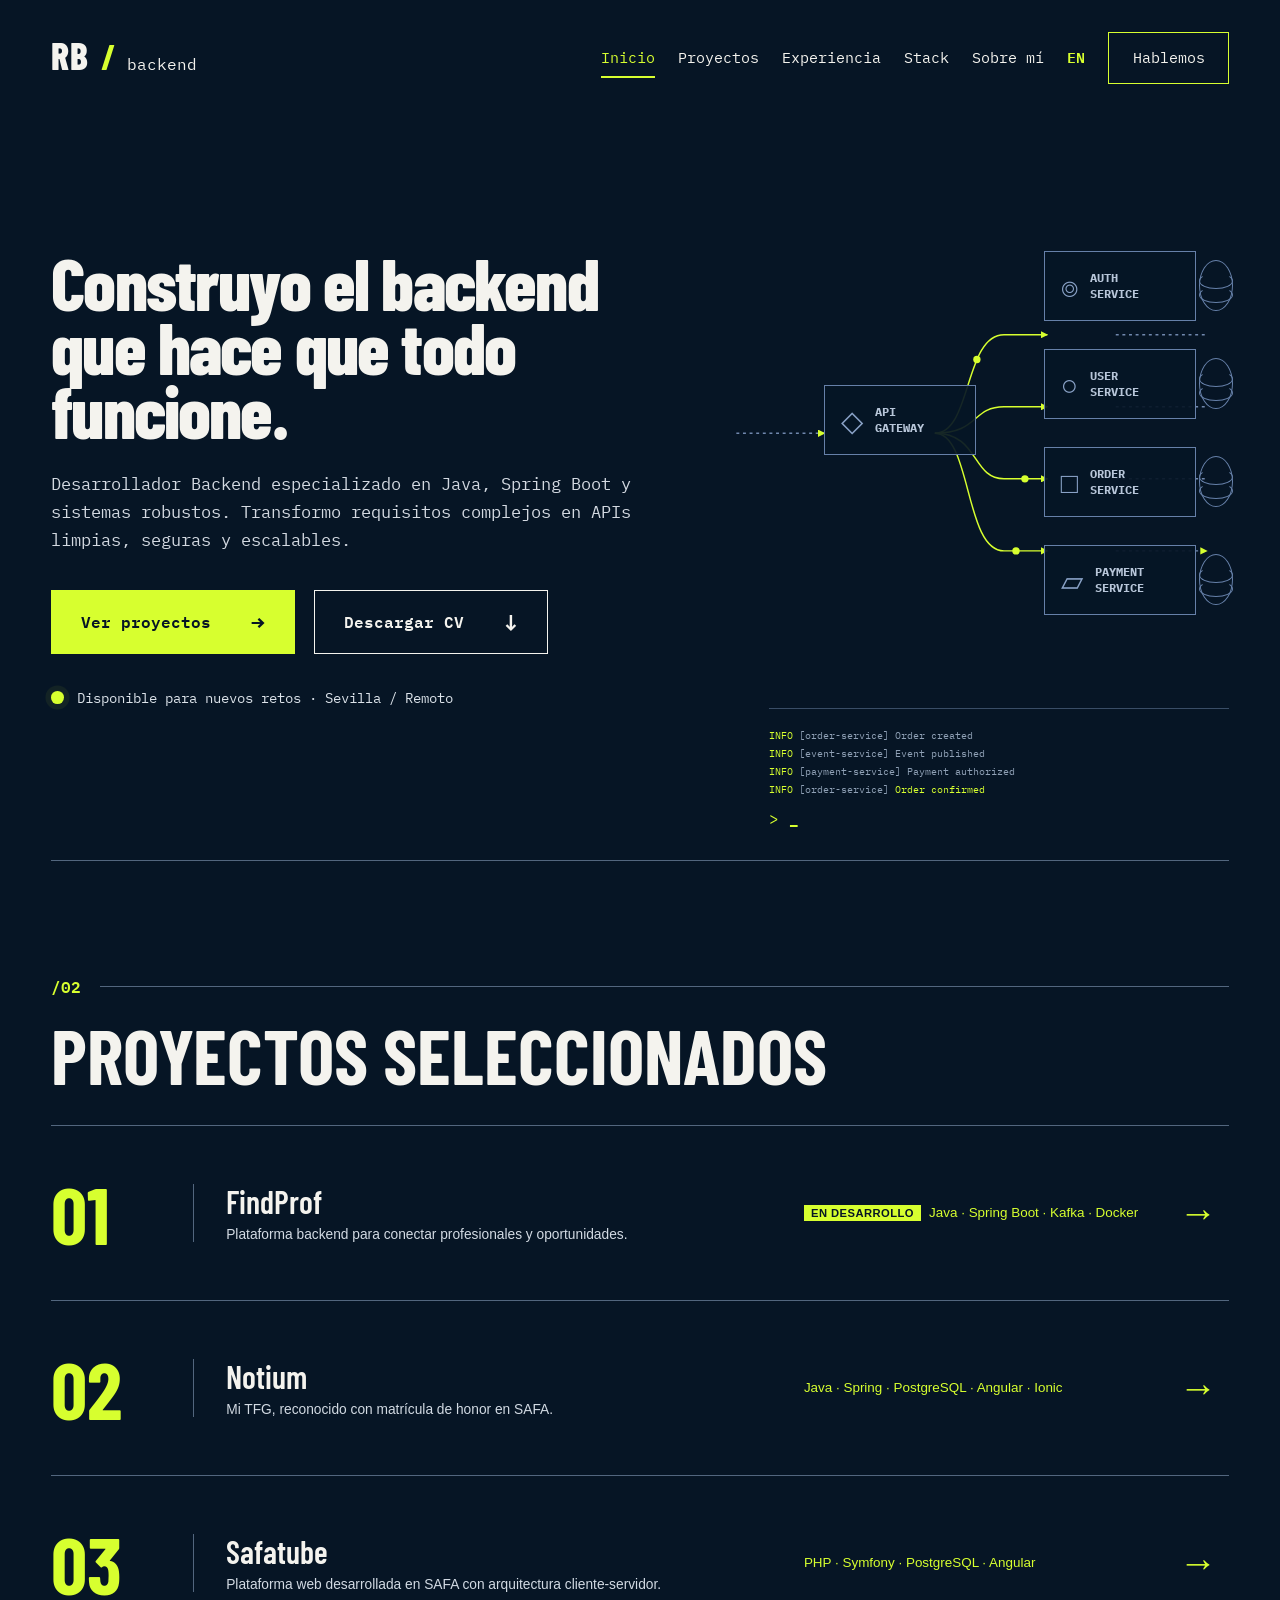
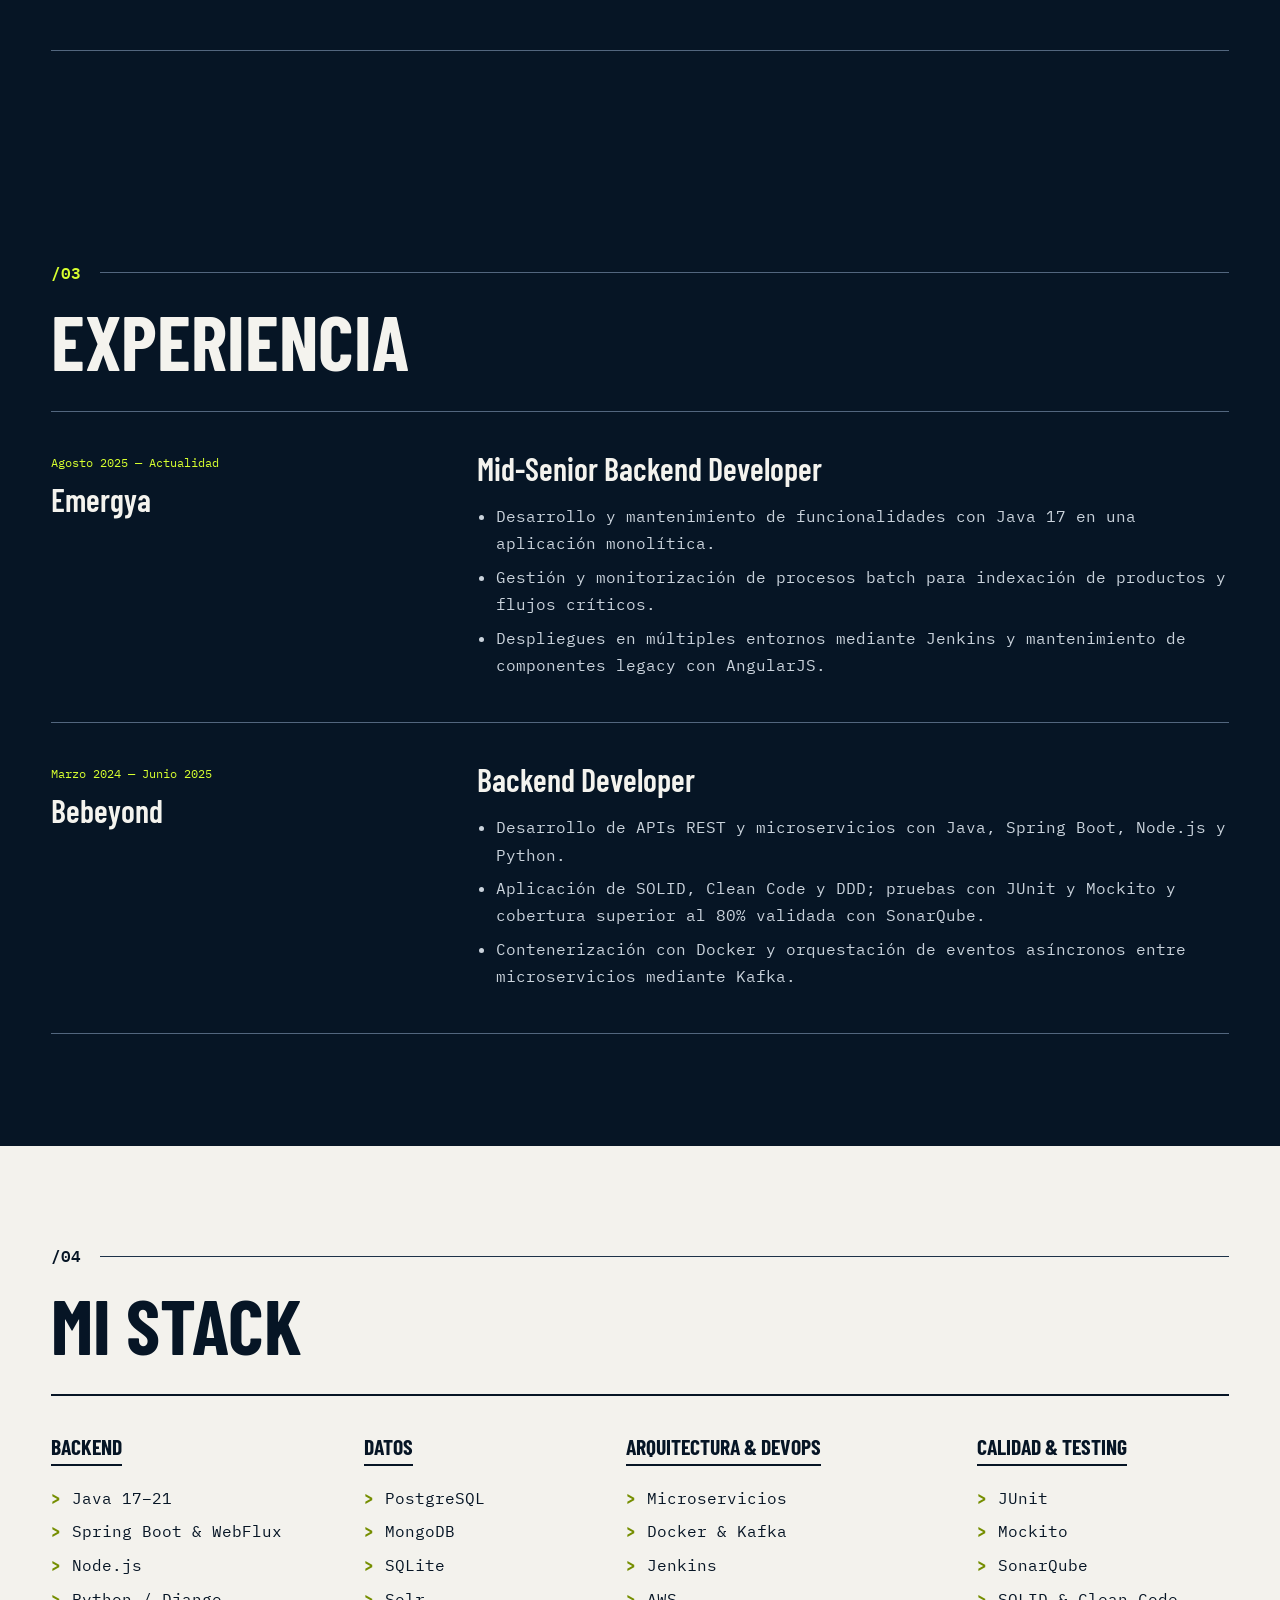
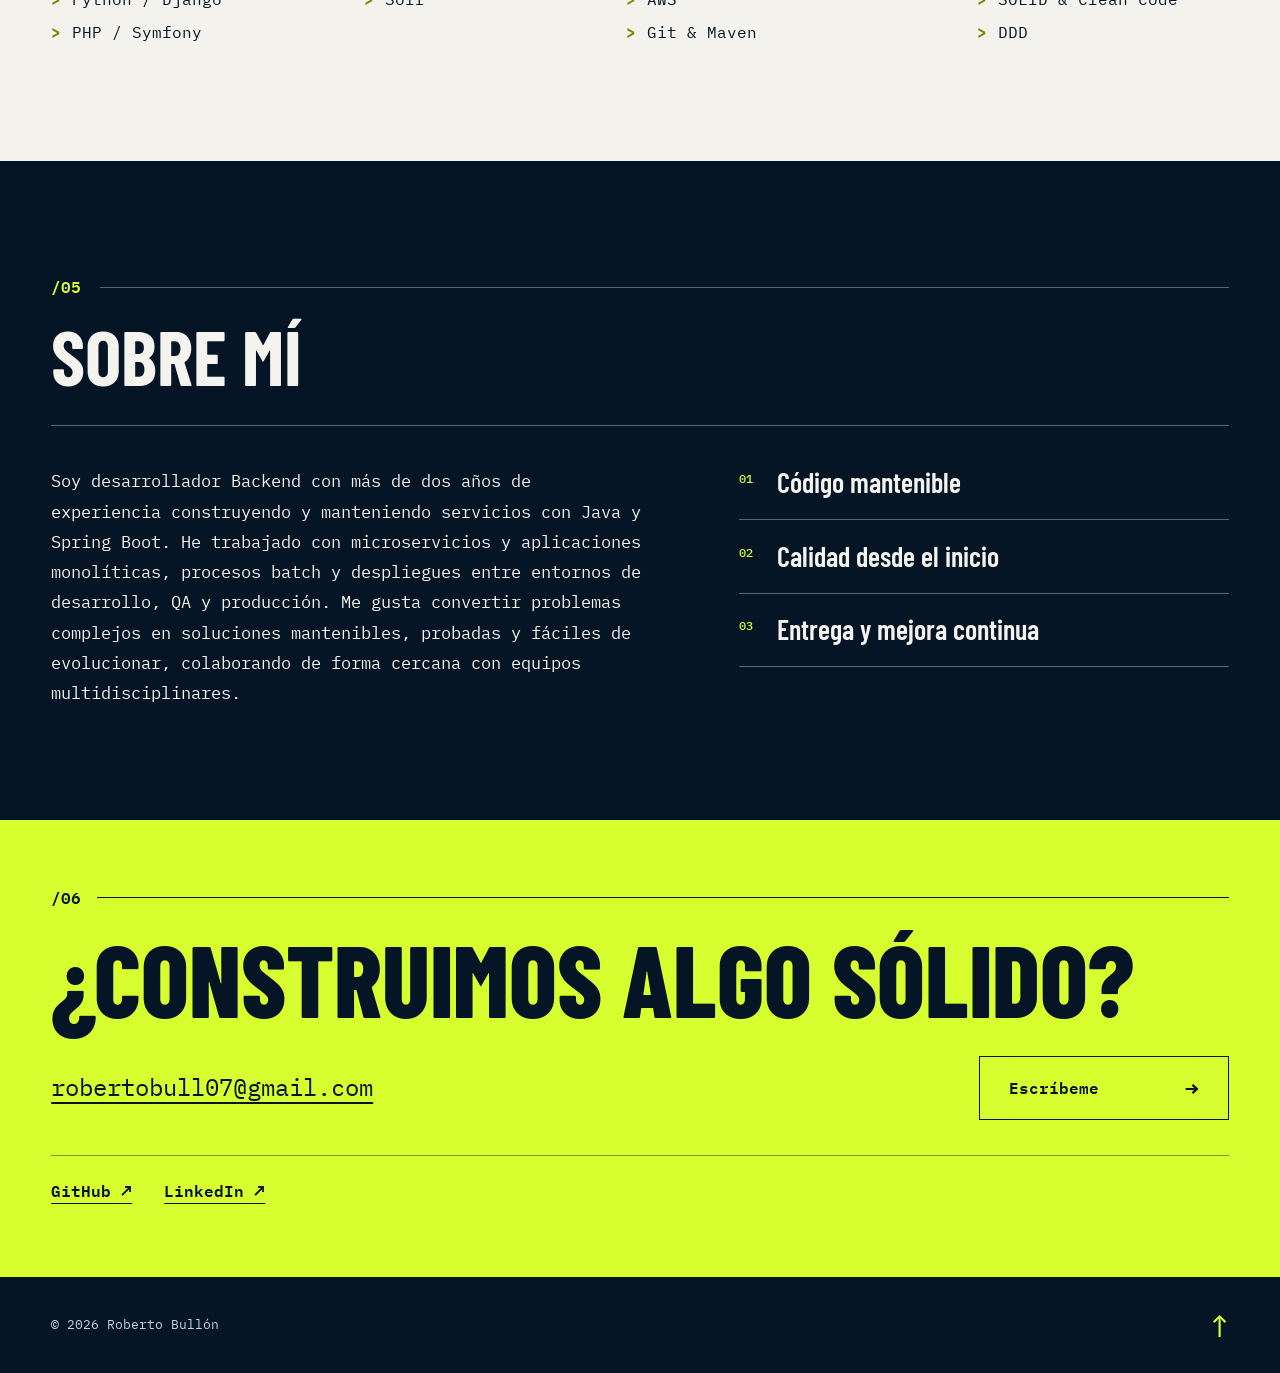
==== commit 48d065c8: "fix style" ====
--- a/index.html
+++ b/index.html
@@ -28,8 +28,8 @@
       href="https://fonts.googleapis.com/css2?family=Barlow+Condensed:wght@600;700;800&family=IBM+Plex+Mono:wght@400;500;600&display=swap"
       rel="stylesheet"
     />
-    <link rel="stylesheet" href="styles.css" />
-    <script src="script.js" defer></script>
+    <link rel="stylesheet" href="styles.css?v=20260718-3" />
+    <script src="script.js?v=20260718-3" defer></script>
   </head>
   <body>
     <a class="skip-link" href="#contenido">Saltar al contenido</a>
@@ -290,7 +290,7 @@
           <article class="experience-role reveal">
             <div class="experience-meta">
               <span>Agosto 2025 — Actualidad</span>
-              <strong>eºmergya</strong>
+              <strong>Emergya</strong>
             </div>
             <div class="experience-content">
               <h3>Mid-Senior Backend Developer</h3>
@@ -303,8 +303,8 @@
           </article>
           <article class="experience-role reveal">
             <div class="experience-meta">
-              <span>Marzo 2024 — Julio 2025</span>
-              <strong>be beyond®</strong>
+              <span>Marzo 2024 — Junio 2025</span>
+              <strong>Bebeyond</strong>
             </div>
             <div class="experience-content">
               <h3>Backend Developer</h3>
--- a/styles.css
+++ b/styles.css
@@ -12,4 +12,48 @@
 @media(max-width:760px){:root{--shell:calc(100% - 2.2rem)}body{font-size:14px}.site-header{height:82px}.brand span{font-size:1.85rem}.brand i{font-size:1.7rem}.brand small{font-size:.8rem}.menu-toggle{z-index:22;width:44px;height:44px;display:grid;place-content:center;gap:7px}.menu-toggle span{width:26px;height:2px;display:block;background:currentColor;transition:.25s}.menu-toggle[aria-expanded=true] span:first-child{transform:translateY(4.5px) rotate(45deg)}.menu-toggle[aria-expanded=true] span:last-child{transform:translateY(-4.5px) rotate(-45deg)}.main-nav{position:fixed;inset:0;padding:7rem 1.5rem 2rem;flex-direction:column;align-items:flex-start;gap:1.2rem;color:var(--text);background:var(--deep);opacity:0;visibility:hidden;pointer-events:none;transform:translateY(-1rem);transition:opacity .25s,transform .35s,visibility .25s}.main-nav.open{opacity:1;visibility:visible;pointer-events:auto;transform:none}.main-nav a{font:700 2.6rem/1.1 var(--heading)}.nav-cta{margin-top:1rem;font-size:1.5rem!important}body.menu-open{overflow:hidden}.hero{padding-top:125px;gap:3rem}.hero h1{font-size:clamp(4rem,19vw,6.5rem)}.hero h1 span{display:inline;white-space:normal}.hero h1 span:not(:last-child):after{content:" "}.hero-actions{flex-direction:column}.button{min-height:58px}.system-map{min-height:470px;width:100%;transform:scale(.8);transform-origin:top left;margin-bottom:-6rem}.projects{padding-block:5rem}.project-summary{min-height:190px;grid-template-columns:58px 1fr 28px;gap:1rem}.project-index{font-size:3.4rem}.project-intro{padding-left:1rem}.project-intro strong{font-size:1.7rem}.project-tech{grid-column:2/4;padding-left:1rem}.project-arrow{grid-column:3;grid-row:1}.project.open .project-detail{max-height:260px;padding:.5rem 0 2rem 74px}.stack-grid{grid-template-columns:1fr}.about{padding-block:5rem}.about-grid{grid-template-columns:1fr;gap:3rem}.contact-row{align-items:stretch;flex-direction:column}.contact-button{min-width:0}.site-footer{min-height:110px;gap:1rem}}
 @media(max-width:760px){.project.open .project-detail{max-height:420px}.repo-split{grid-template-columns:1fr}.repo-split>a:first-child{border-right:0;border-bottom:1px solid var(--rule)}.experience{padding-block:5rem}.experience-role{grid-template-columns:1fr;gap:1.5rem}.experience-meta{gap:.25rem}.social-links{flex-wrap:wrap}}
 @media(max-width:430px){.system-map{transform:scale(.72);margin-bottom:-9rem}.section-heading h2{font-size:3.5rem}.contact h2{font-size:4.2rem}}
+/* Mobile layout hardening */
+.site-header{left:0;right:0;margin-inline:auto;transform:none}
+@media(max-width:760px){
+  .brand{position:relative;z-index:23}
+  .main-nav{left:0;right:0;top:0;bottom:0;width:100vw;height:100dvh;max-height:100dvh;padding:6.25rem max(1.25rem,calc((100vw - var(--shell))/2)) 2rem;gap:.75rem;overflow-y:auto;overscroll-behavior:contain}
+  .main-nav a{font-size:clamp(1.8rem,7.8vw,2.35rem);line-height:1.05}
+  .nav-cta{margin-top:.5rem;font-size:1.25rem!important}
+  .hero{padding-top:110px;gap:2rem}
+  .hero h1{font-size:clamp(3.45rem,16.5vw,5rem);line-height:.92}
+  .hero-actions{gap:.85rem;margin-top:1.7rem}
+  .availability{align-items:flex-start;margin-top:1.5rem;line-height:1.45}
+  .availability span{flex:0 0 auto;margin-top:.25rem}
+  .system-map{width:125%;min-height:470px;transform:none;scale:.8;transform-origin:top left;margin-bottom:-94px}
+  .projects,.experience{padding-block:4.5rem}
+  .section-heading{margin-bottom:1.4rem}
+  .section-heading h2{font-size:clamp(2.7rem,11.8vw,3.5rem);line-height:1.02;overflow-wrap:anywhere}
+  .project-summary{min-height:0;padding-block:1.5rem;grid-template-columns:52px minmax(0,1fr) 24px;gap:.75rem}
+  .project-index{font-size:3rem}
+  .project-intro{min-width:0;padding-left:.85rem}
+  .project-intro strong{font-size:1.6rem}
+  .project-intro small{line-height:1.25}
+  .project-tech{min-width:0;grid-column:2/4;padding-left:.85rem;line-height:1.4;overflow-wrap:anywhere}
+  .project.open .project-detail{max-height:800px;padding:.25rem 0 2rem}
+  .project-detail p,.repo-split{max-width:100%}
+  .repo-split>a{min-width:0;padding-inline:.8rem}
+  .repo-split small{min-width:0;overflow-wrap:anywhere}
+  .stack .section-shell{padding-block:4.5rem 5rem}
+  .about{padding-block:4.5rem}
+  .contact-inner{padding-block:3.5rem 4rem}
+  .contact h2{font-size:clamp(3rem,14.5vw,4.2rem);line-height:.92;overflow-wrap:anywhere}
+  .contact-row{gap:1.25rem}
+  .email{overflow-wrap:anywhere}
+}
+@media(max-width:430px){
+  .system-map{width:138.8889%;transform:none;scale:.72;margin-bottom:-132px}
+  .section-heading h2{font-size:clamp(2.65rem,13vw,3.2rem)}
+  .contact h2{font-size:clamp(2.85rem,14.5vw,3.65rem)}
+  .site-footer{min-height:90px}
+}
+@media(max-width:760px) and (max-height:650px){
+  .main-nav{padding-top:5.15rem;gap:.35rem}
+  .main-nav a{font-size:1.65rem;line-height:1}
+  .nav-cta{min-height:46px;margin-top:.25rem;padding-block:.55rem;font-size:1.05rem!important}
+}
 @media(prefers-reduced-motion:reduce){html{scroll-behavior:auto}*,*:before,*:after{animation-duration:.01ms!important;animation-iteration-count:1!important;transition-duration:.01ms!important}.reveal{opacity:1;transform:none}.packet{display:none}}
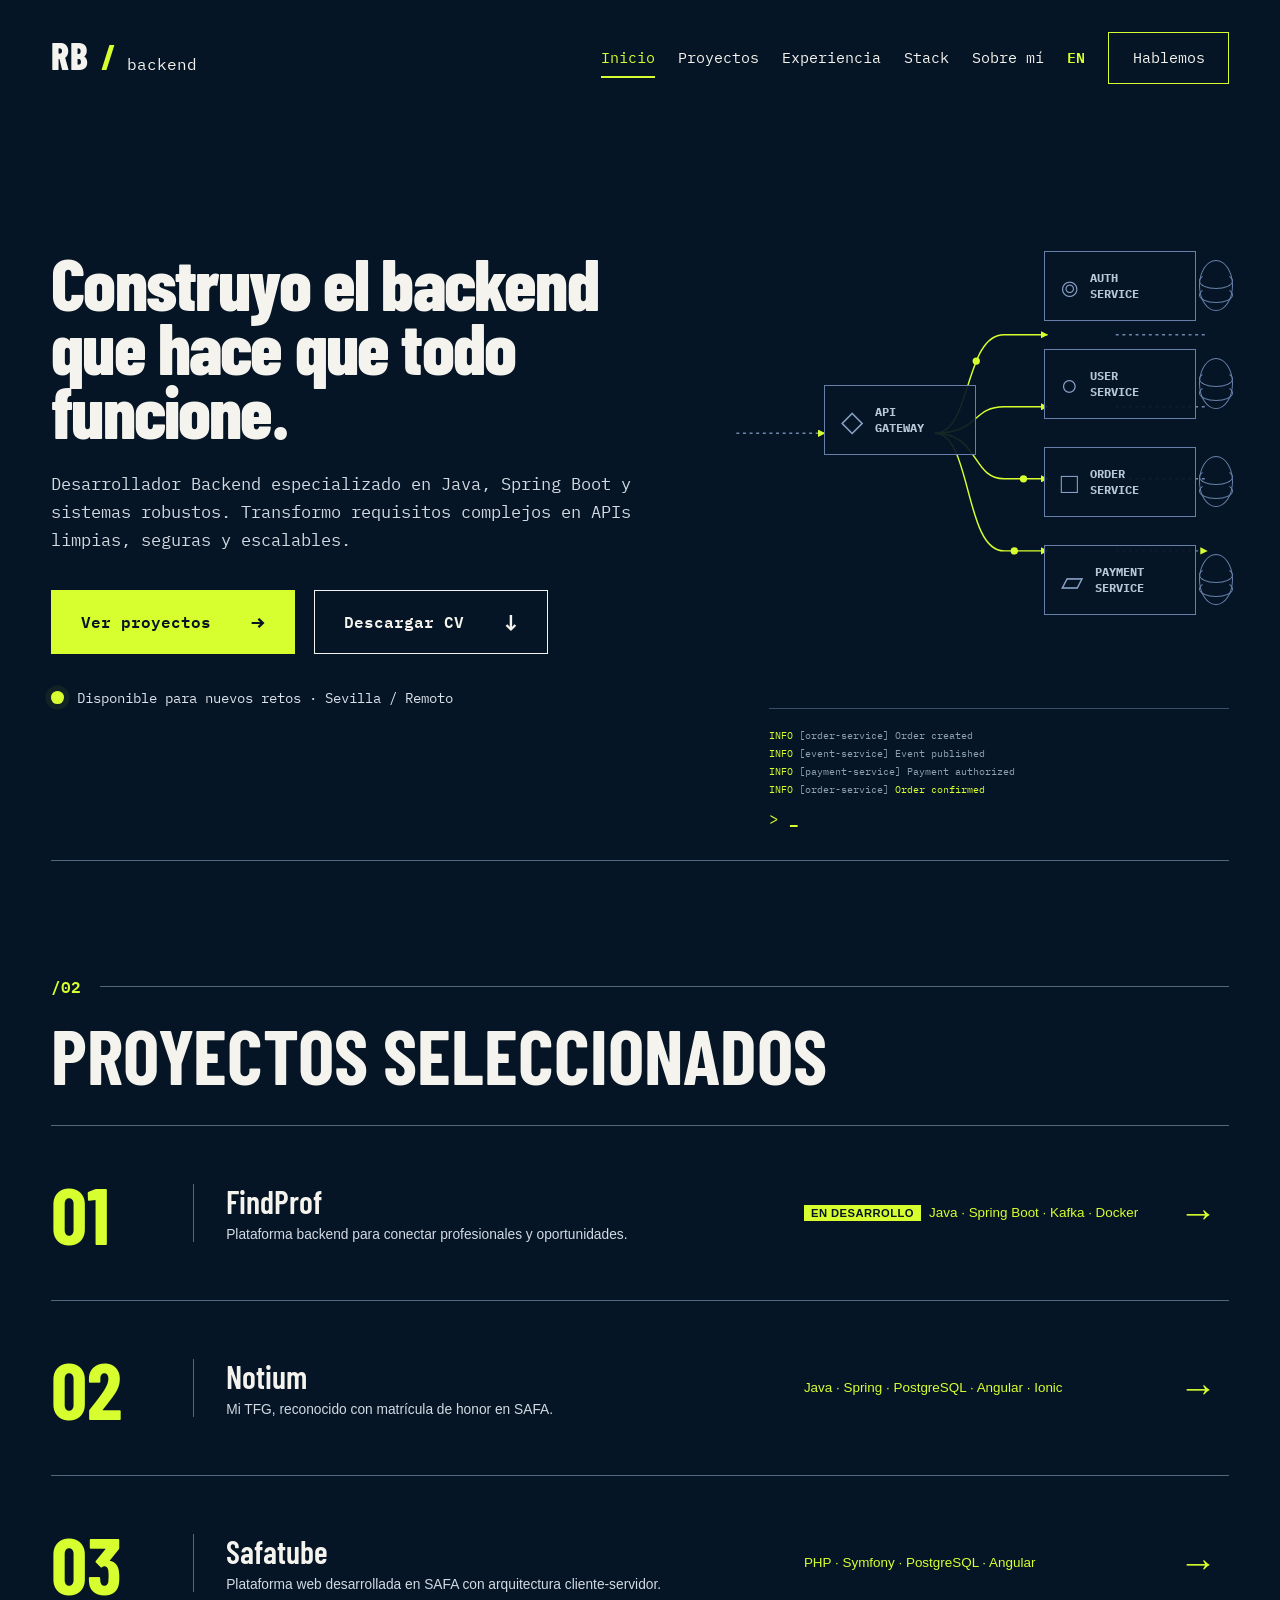
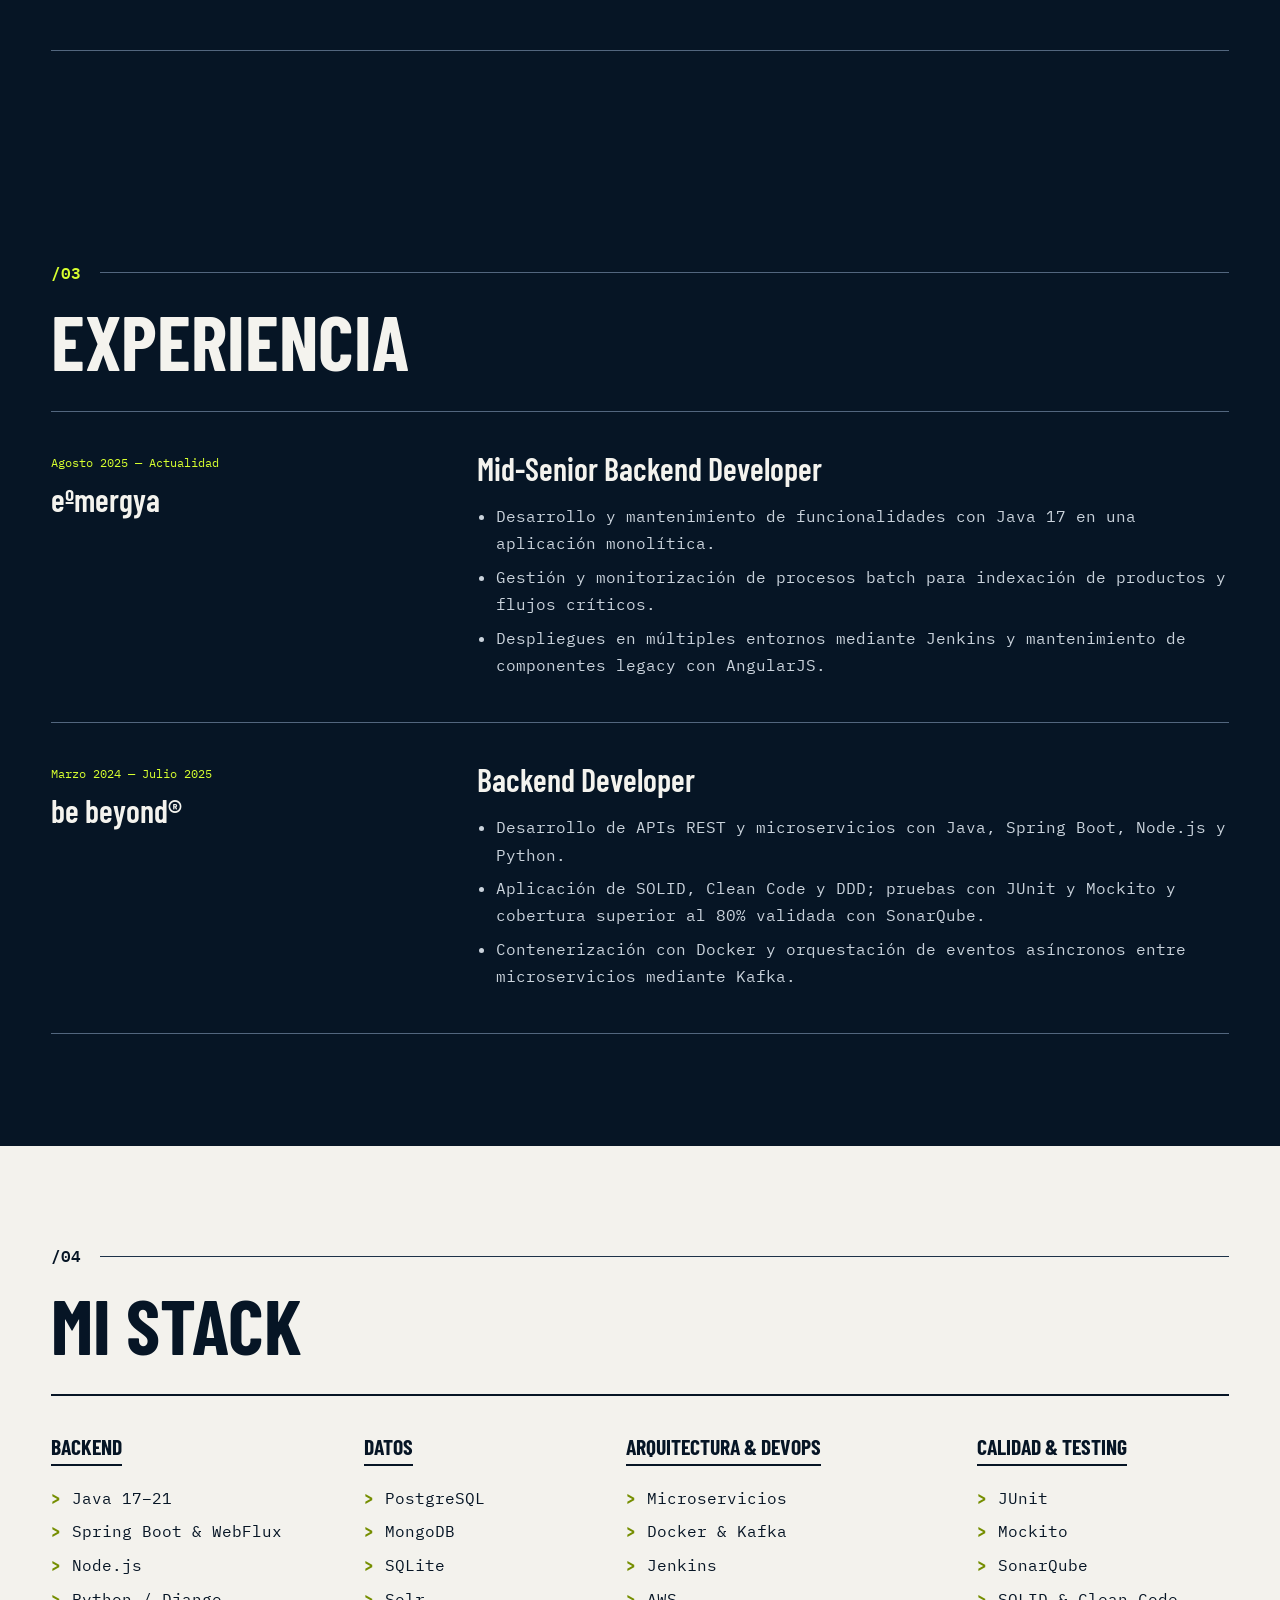
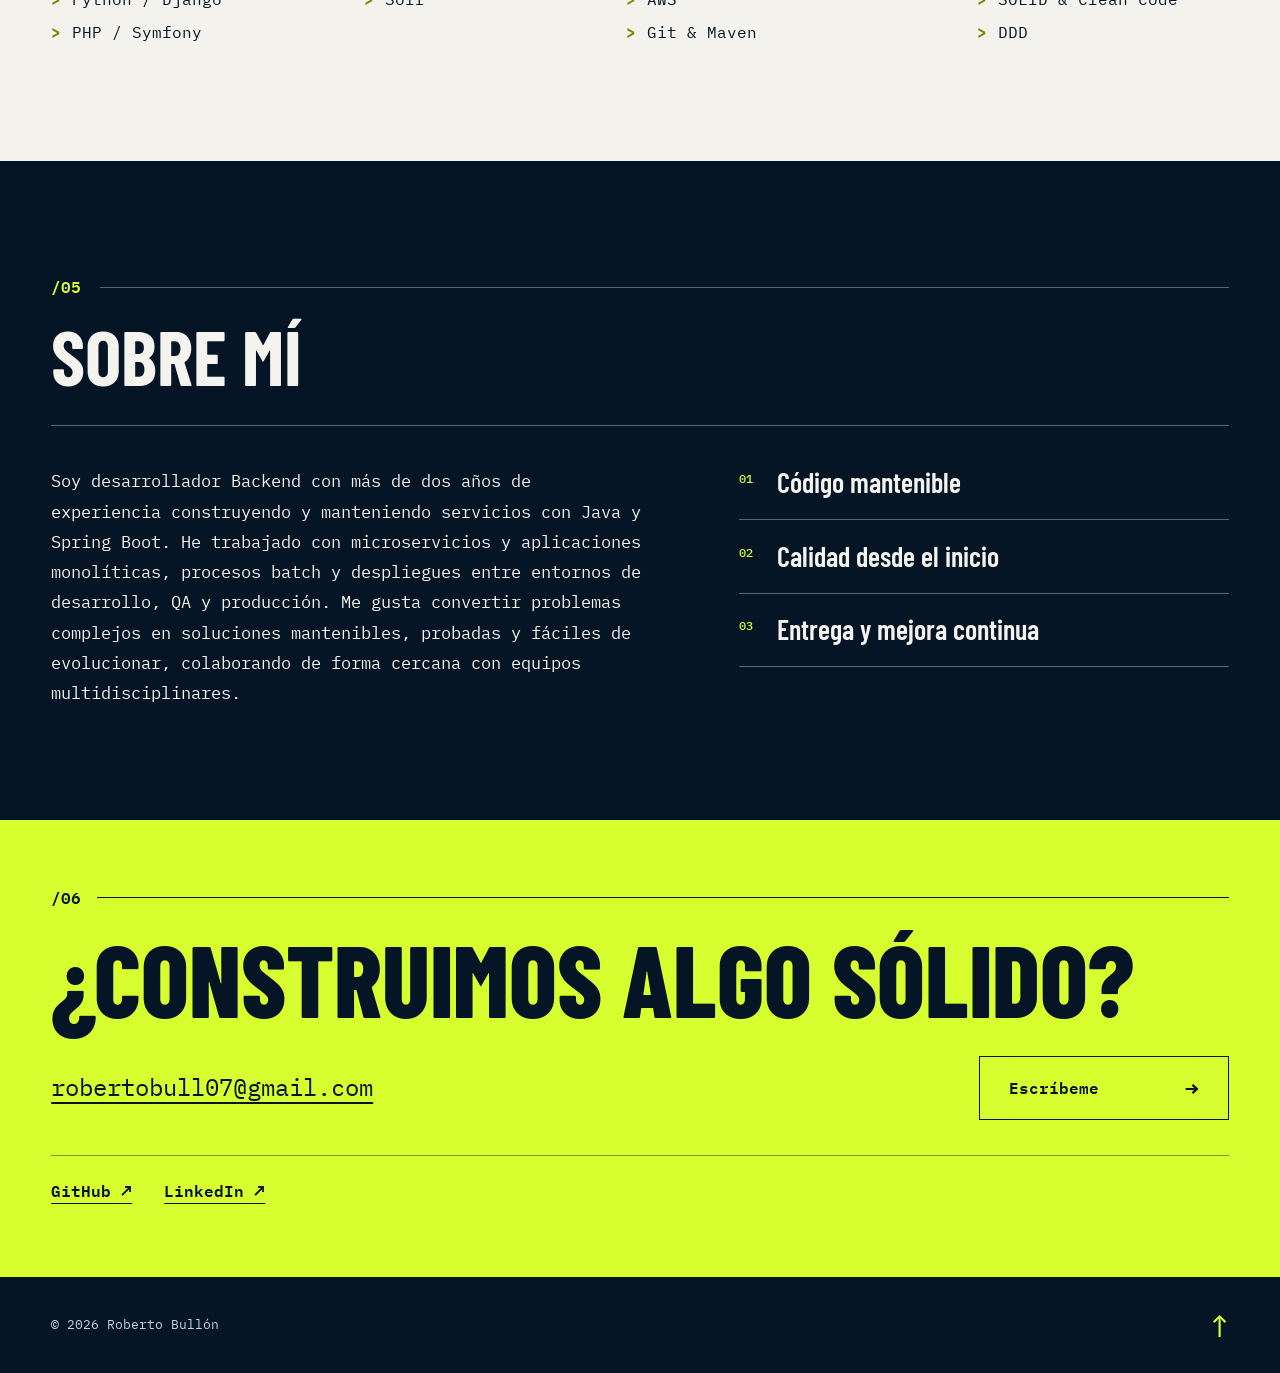
==== commit 50b15f01: "Merge branch 'main' of https://github.com/rbullonp/portfolio-backend" ====
--- a/index.html
+++ b/index.html
@@ -290,7 +290,7 @@
           <article class="experience-role reveal">
             <div class="experience-meta">
               <span>Agosto 2025 — Actualidad</span>
-              <strong>Emergya</strong>
+              <strong>eºmergya</strong>
             </div>
             <div class="experience-content">
               <h3>Mid-Senior Backend Developer</h3>
@@ -303,8 +303,8 @@
           </article>
           <article class="experience-role reveal">
             <div class="experience-meta">
-              <span>Marzo 2024 — Junio 2025</span>
-              <strong>Bebeyond</strong>
+              <span>Marzo 2024 — Julio 2025</span>
+              <strong>be beyond®</strong>
             </div>
             <div class="experience-content">
               <h3>Backend Developer</h3>
